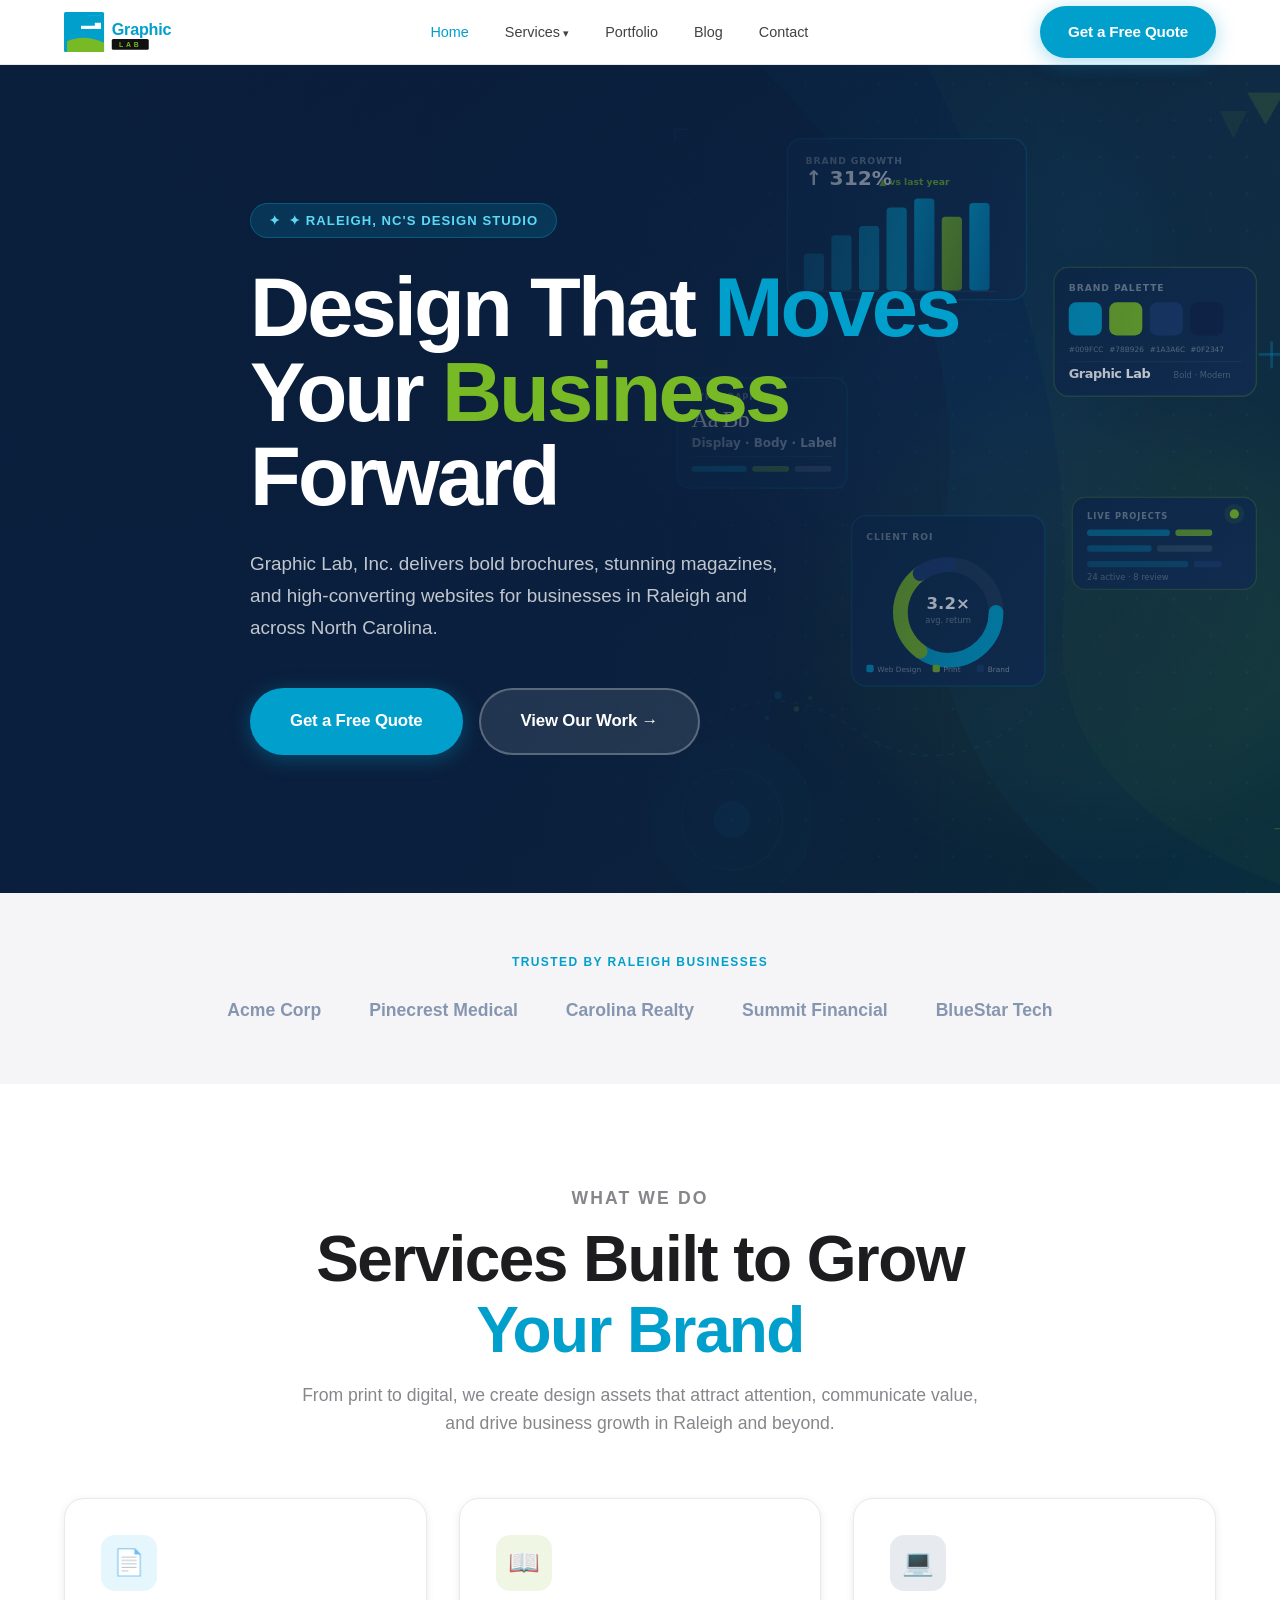
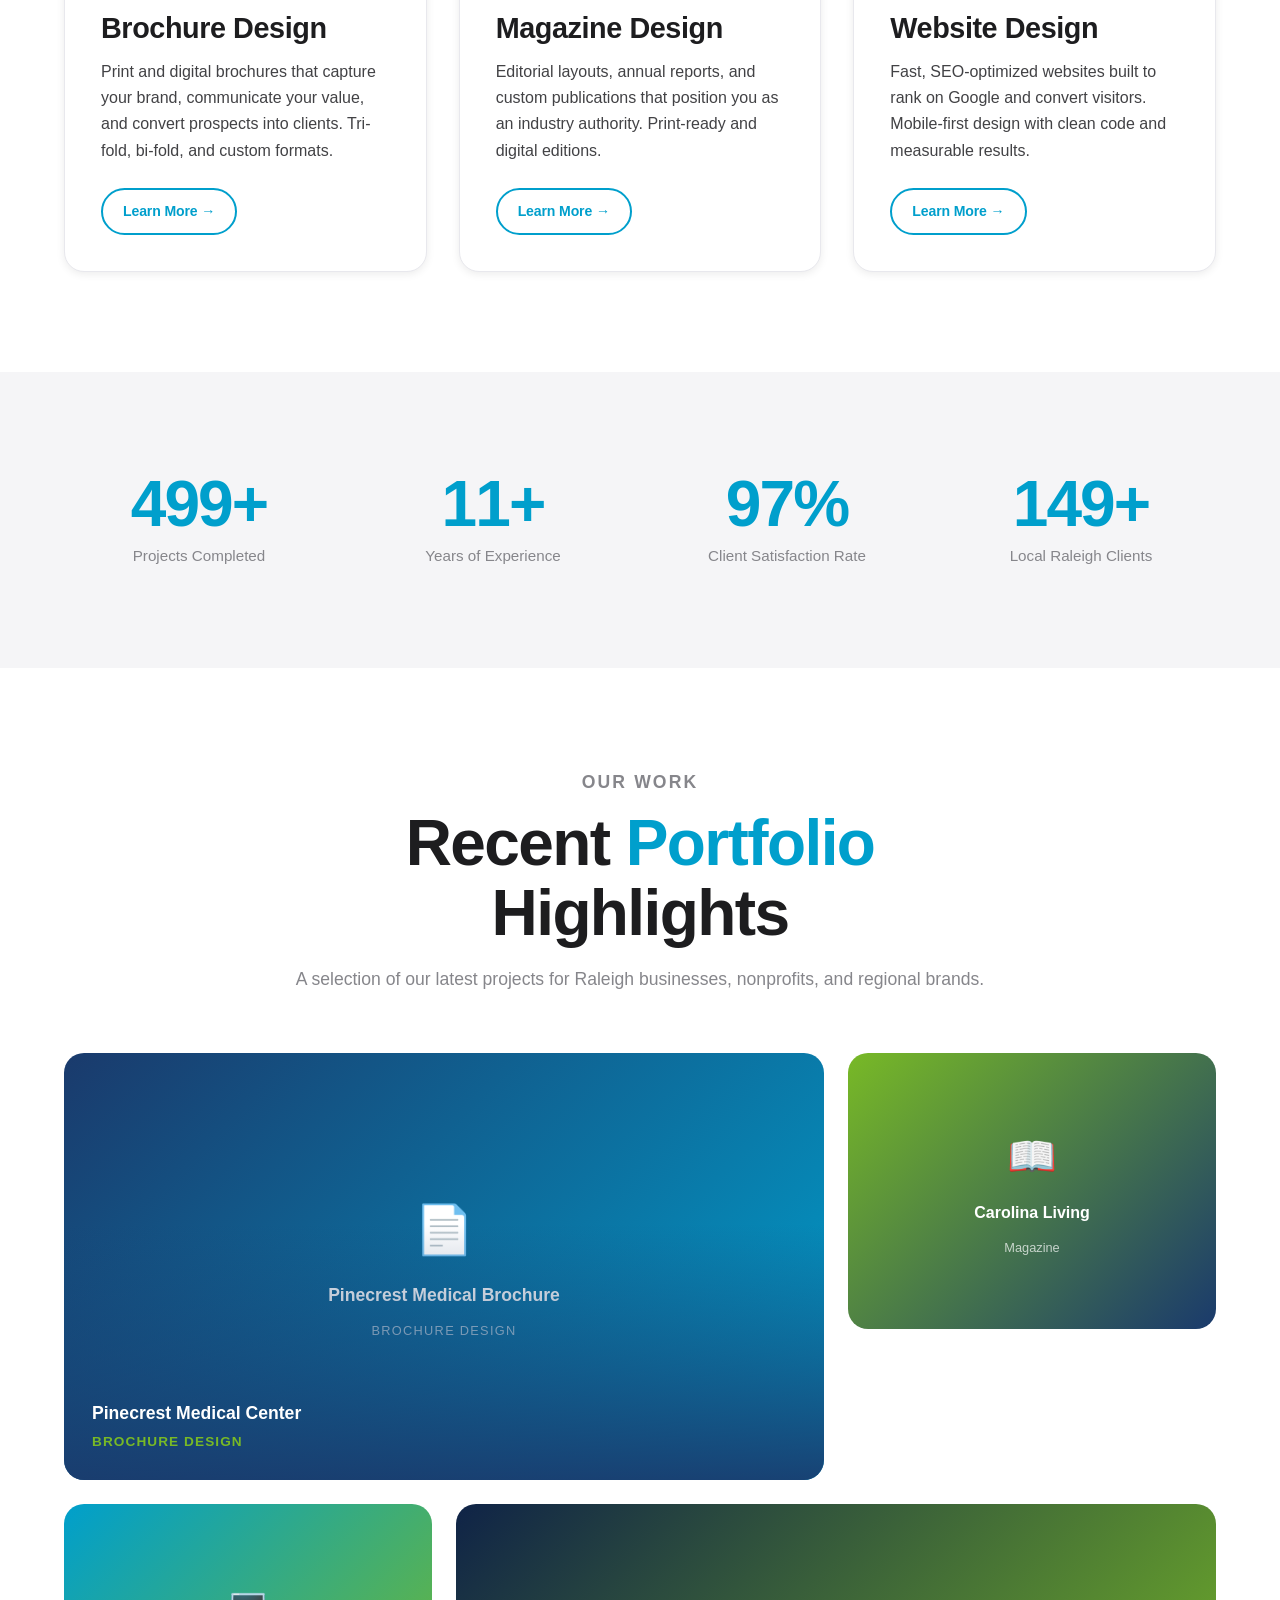
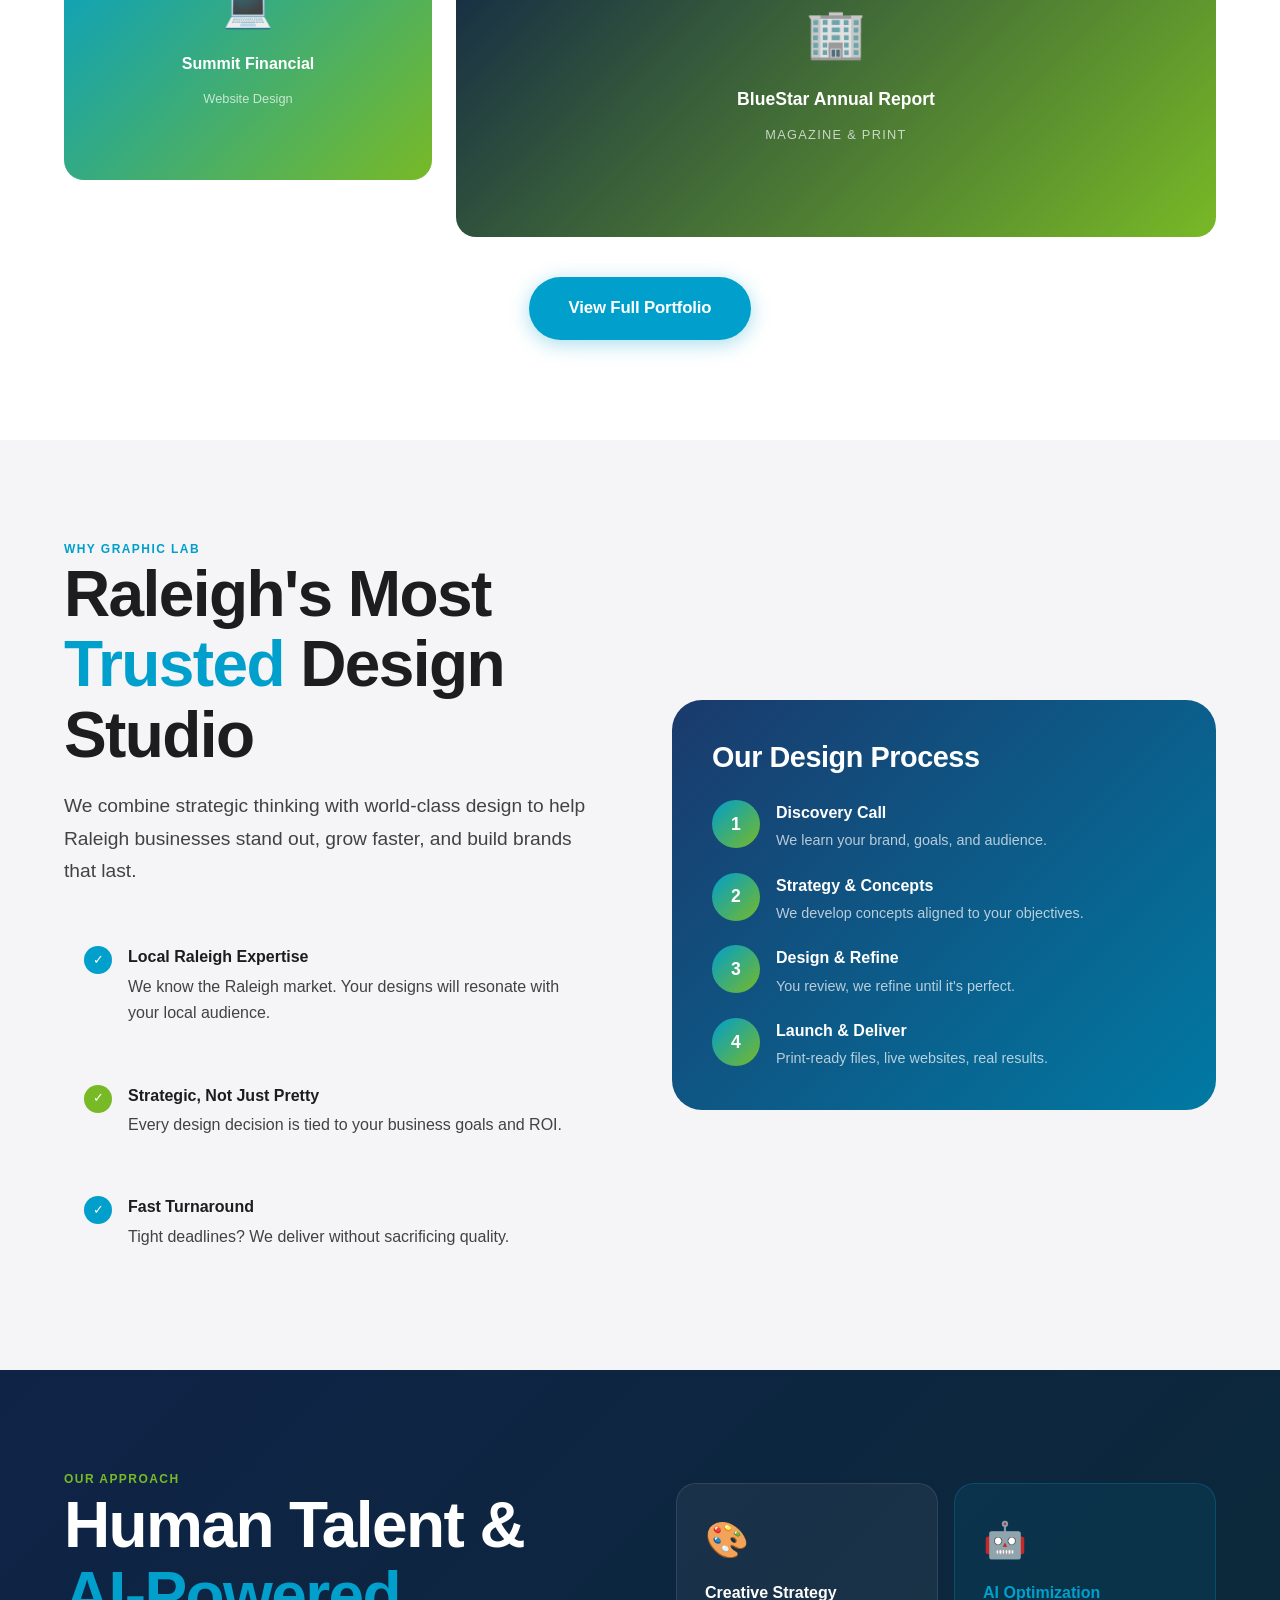
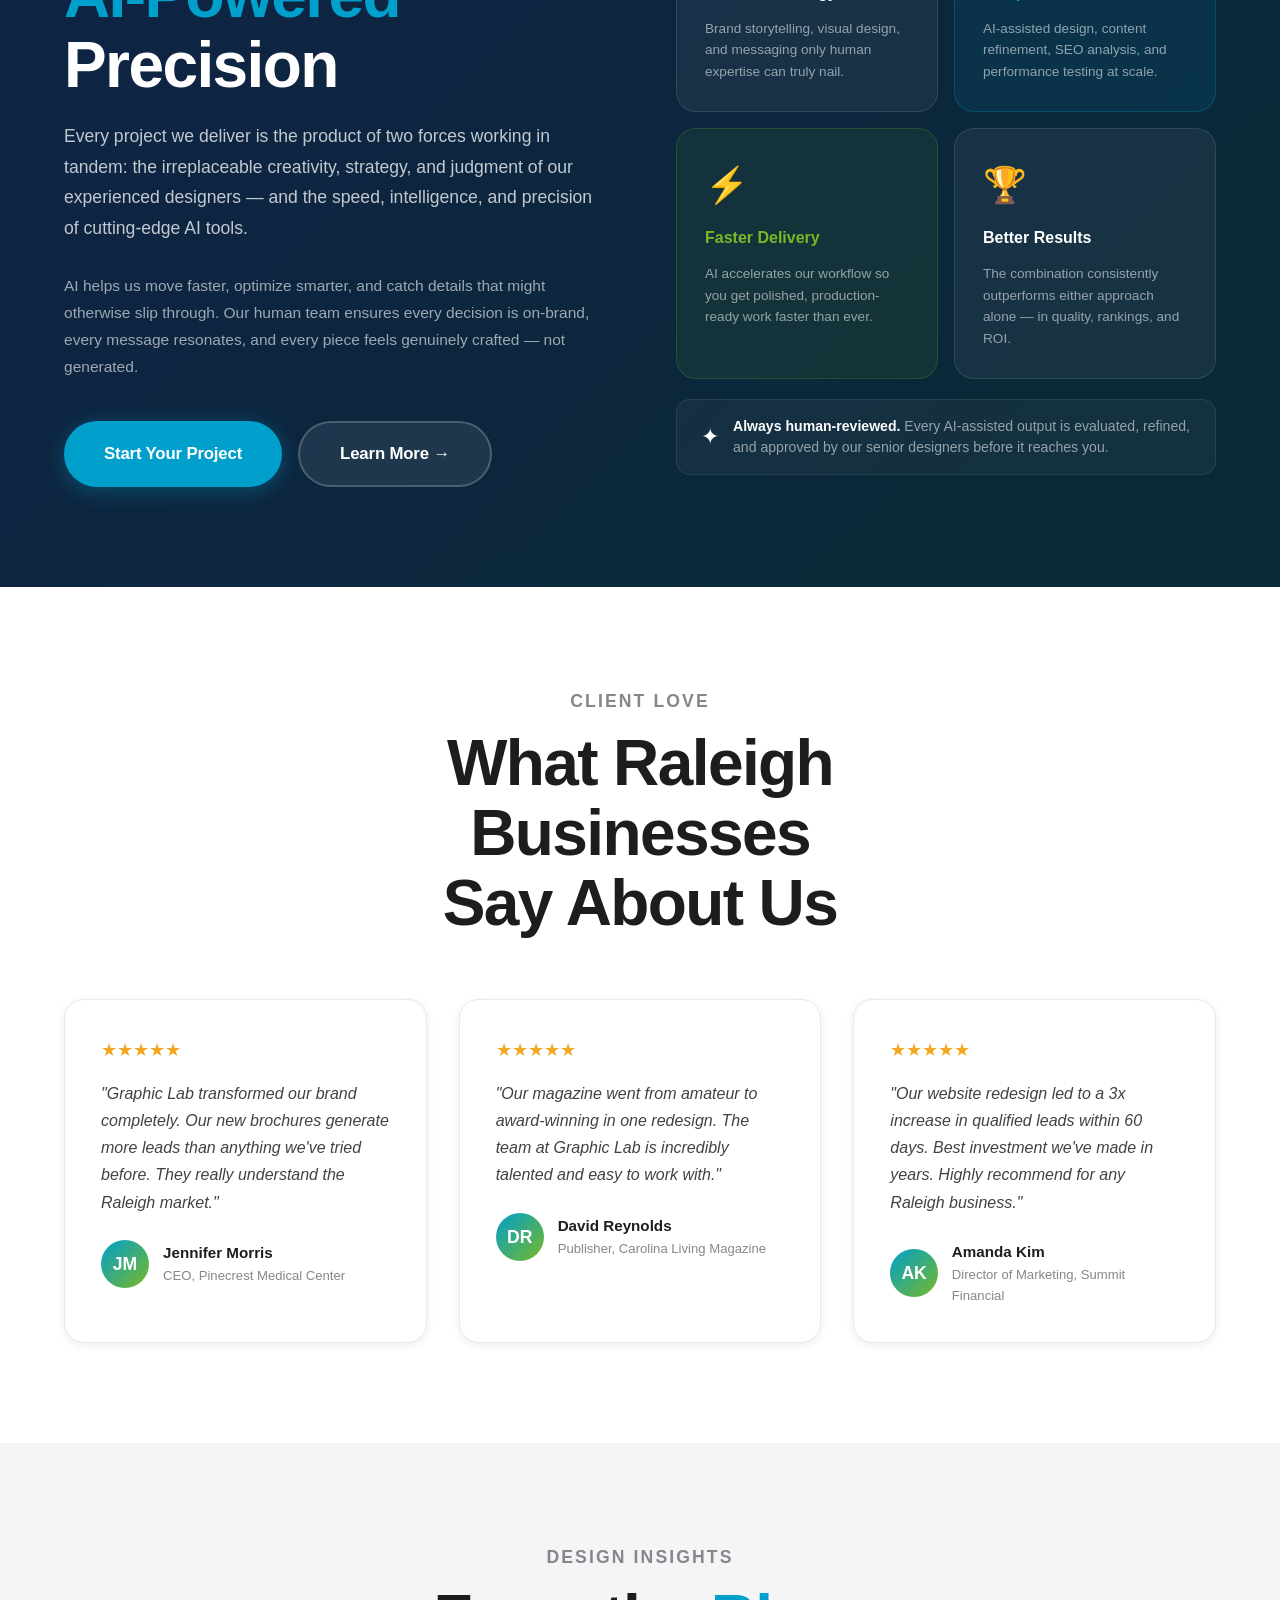
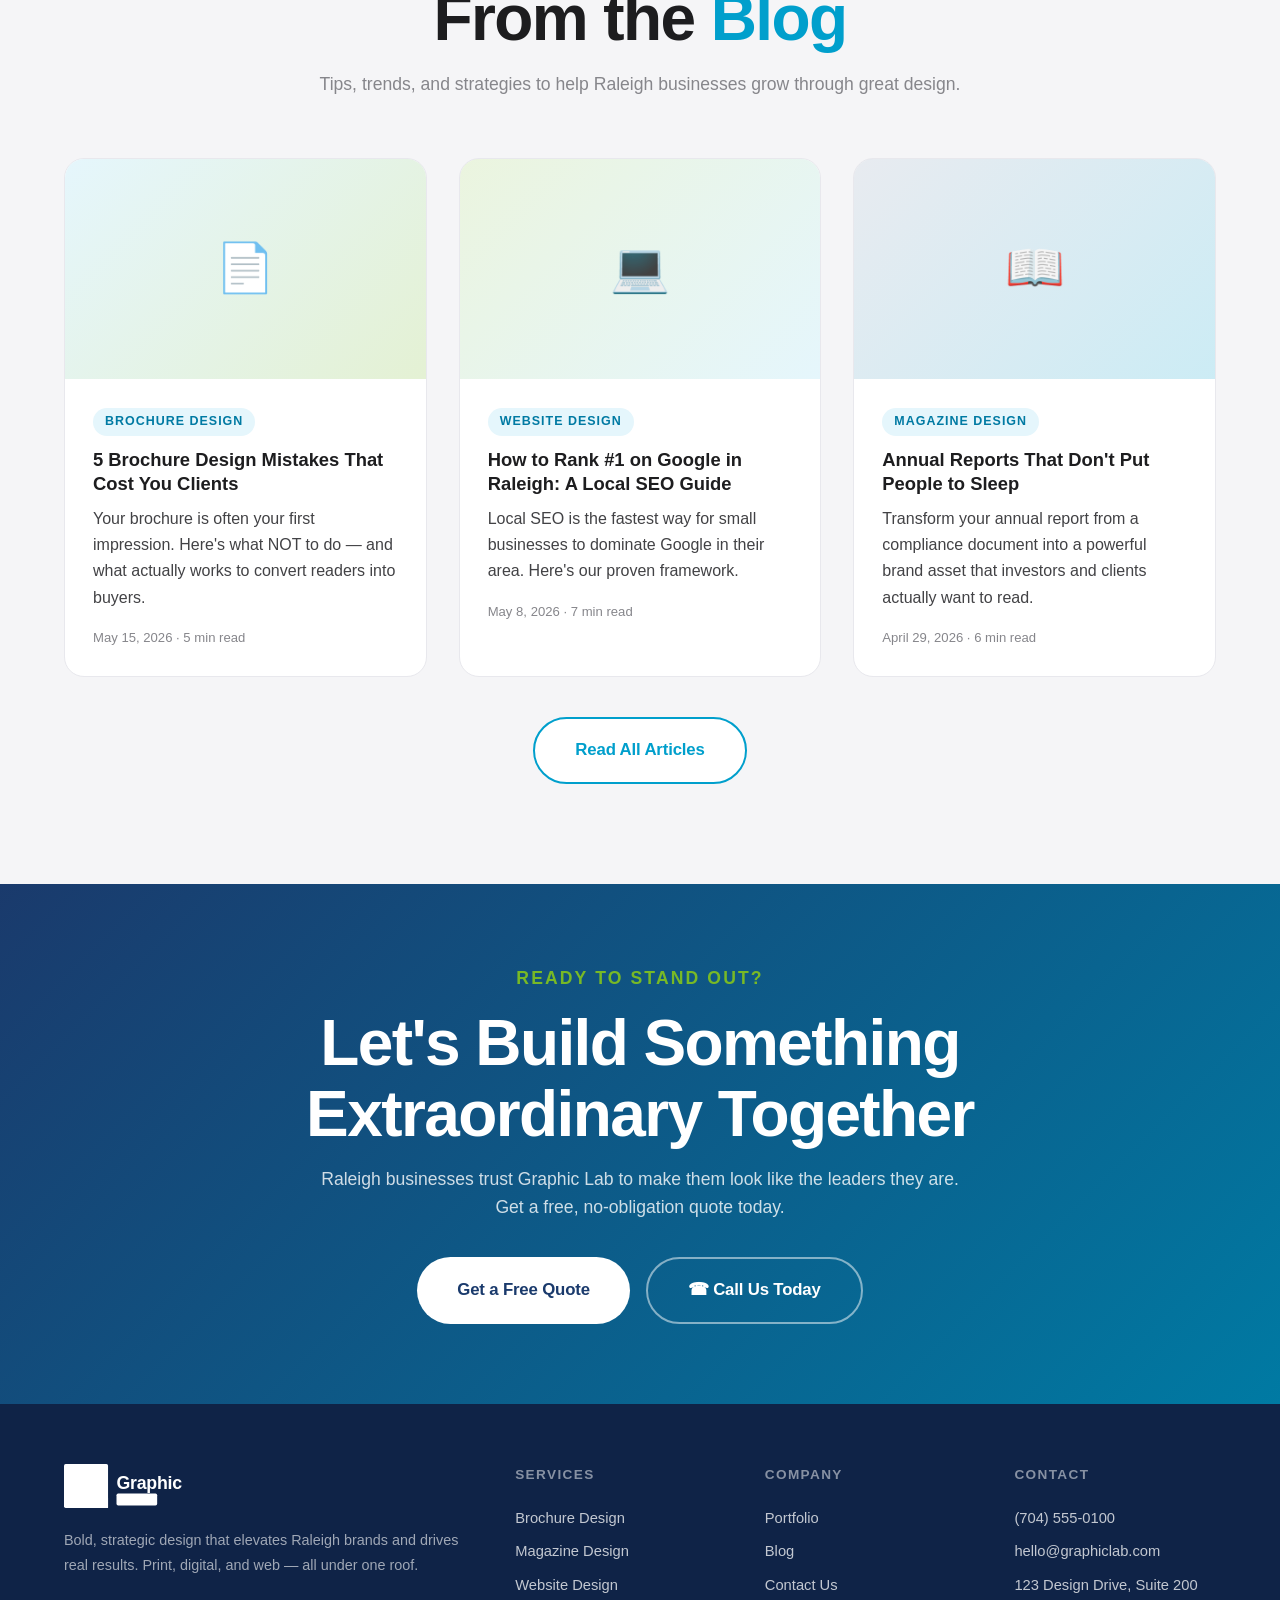
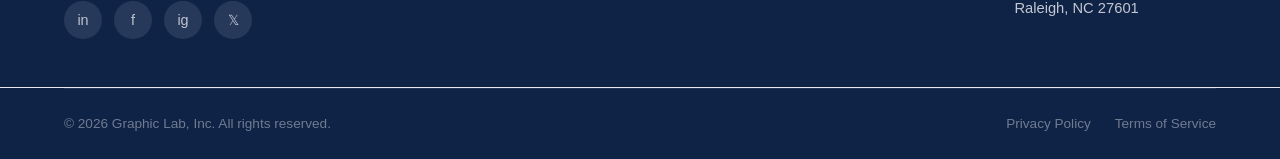
==== index.html @ a8066334 "Commit to main" ====
<!DOCTYPE html>
<html lang="en">
<head>
  <meta charset="UTF-8">
  <meta name="viewport" content="width=device-width, initial-scale=1.0">
  <!-- ✏️ UPDATE: UPDATE: Replace placeholder phone, address, and URL with your real details -->
  <title>Graphic Lab, Inc. | Graphic Design & Marketing Agency | Raleigh, NC</title>
  <meta name="description" content="Graphic Lab, Inc. is Raleigh's premier graphic design and marketing agency. Expert brochure design, magazine design, and website design that grows your business.">
  <meta name="keywords" content="graphic design Raleigh NC, marketing agency Raleigh, brochure design, magazine design, website design Raleigh">
  <meta property="og:title" content="Graphic Lab, Inc. | Graphic Design & Marketing | Raleigh, NC">
  <meta property="og:description" content="Bold, strategic design that elevates your brand. Raleigh's go-to graphic design and marketing studio.">
  <meta property="og:type" content="website">
  <meta property="og:url" content="https://www.graphiclab.com/">
  <link rel="canonical" href="https://www.graphiclab.com/">
  <link rel="stylesheet" href="styles.css">
  <!-- Local Business Schema — ✏️ UPDATE address, phone, URL -->
  <script type="application/ld+json">
  {
    "@context": "https://schema.org",
    "@type": "LocalBusiness",
    "name": "Graphic Lab, Inc.",
    "description": "Raleigh's premier graphic design and marketing agency specializing in brochure design, magazine design, and website design.",
    "url": "https://www.graphiclab.com",
    "telephone": "+17045550100",
    "email": "hello@graphiclab.com",
    "address": {
      "@type": "PostalAddress",
      "streetAddress": "123 Design Drive, Suite 200",
      "addressLocality": "Raleigh",
      "addressRegion": "NC",
      "postalCode": "28202",
      "addressCountry": "US"
    },
    "geo": {
      "@type": "GeoCoordinates",
      "latitude": "35.7796",
      "longitude": "-78.6382"
    },
    "openingHoursSpecification": [
      { "@type": "OpeningHoursSpecification", "dayOfWeek": ["Monday","Tuesday","Wednesday","Thursday","Friday"], "opens": "09:00", "closes": "17:00" }
    ],
    "sameAs": [
      "https://www.linkedin.com/company/graphiclabinc",
      "https://www.facebook.com/graphiclabinc"
    ],
    "hasMap": "https://maps.google.com/?q=Graphic+Lab+Inc+Raleigh+NC",
    "priceRange": "$$",
    "areaServed": { "@type": "City", "name": "Raleigh" },
    "serviceArea": { "@type": "AdministrativeArea", "name": "North Carolina" }
  }
  </script>
</head>
<body>

<!-- ═══ NAVIGATION ═══ -->
<nav class="nav">
  <div class="nav-inner">
    <a href="index.html" class="nav-logo">
      <img src="logo.svg" alt="Graphic Lab, Inc." width="180" height="49">
    </a>
    <ul class="nav-links">
      <li><a href="index.html" class="active">Home</a></li>
      <li class="nav-dropdown">
        <a href="#">Services</a>
        <div class="dropdown-menu">
          <a href="brochure-design.html">📄 Brochure Design</a>
          <a href="magazine-design.html">📖 Magazine Design</a>
          <a href="website-design.html">💻 Website Design</a>
        </div>
      </li>
      <li><a href="portfolio.html">Portfolio</a></li>
      <li><a href="blog.html">Blog</a></li>
      <li><a href="contact.html">Contact</a></li>
    </ul>
    <a href="contact.html" class="btn btn-primary nav-cta">Get a Free Quote</a>
    <button class="nav-hamburger" id="hamburger" aria-label="Open menu">
      <span></span><span></span><span></span>
    </button>
  </div>
</nav>
<div class="mobile-nav" id="mobileNav">
  <a href="index.html">Home</a>
  <a href="brochure-design.html">Brochure Design</a>
  <a href="magazine-design.html">Magazine Design</a>
  <a href="website-design.html">Website Design</a>
  <a href="portfolio.html">Portfolio</a>
  <a href="blog.html">Blog</a>
  <a href="contact.html">Contact Us</a>
</div>

<!-- ═══ HERO ═══ -->
<style>
.hero-full {
  position: relative;
  width: 100%;
  min-height: 92vh;
  display: flex;
  align-items: center;
  overflow: hidden;
  background: #0a1f3d;
}
.hero-bg-svg {
  position: absolute;
  inset: 0;
  width: 100%;
  height: 100%;
  object-fit: cover;
}
.hero-overlay {
  position: absolute;
  inset: 0;
  background: linear-gradient(
    100deg,
    rgba(10,31,61,0.97) 0%,
    rgba(10,31,61,0.88) 45%,
    rgba(10,31,61,0.35) 75%,
    rgba(10,31,61,0.10) 100%
  );
}
.hero-full .container { position: relative; z-index: 2; }
.hero-full .hero-eyebrow {
  display: inline-flex; align-items: center; gap: 8px;
  background: rgba(0,159,204,0.18); color: #5dd8f5;
  border: 1px solid rgba(0,159,204,0.35);
  padding: 6px 18px; border-radius: 980px;
  font-size: 0.82rem; font-weight: 600; letter-spacing: 0.08em;
  text-transform: uppercase; margin-bottom: 28px;
}
.hero-full h1 { color: #fff; }
.hero-full h1 .accent-teal { color: #009FCC; }
.hero-full h1 .accent-green { color: #78B926; }
.hero-full .hero-sub { color: rgba(255,255,255,0.75); max-width: 540px; font-size: 1.18rem; line-height: 1.7; margin-bottom: 44px; }
.hero-stat-row { display: flex; gap: 40px; margin-top: 52px; padding-top: 36px; border-top: 1px solid rgba(255,255,255,0.12); flex-wrap: wrap; }
.hero-stat-num { font-size: 1.7rem; font-weight: 800; line-height: 1; }
.hero-stat-lbl { font-size: 0.8rem; color: rgba(255,255,255,0.5); margin-top: 5px; }
/* Floating card animations */
@keyframes floatA { 0%,100%{transform:translateY(0px)} 50%{transform:translateY(-12px)} }
@keyframes floatB { 0%,100%{transform:translateY(0px)} 50%{transform:translateY(-8px)} }
@keyframes floatC { 0%,100%{transform:translateY(-6px)} 50%{transform:translateY(6px)} }
@keyframes pulse-ring { 0%{opacity:0.6;r:28} 100%{opacity:0;r:52} }
@keyframes bar-grow { from{height:0} to{height:var(--h)} }
@media(max-width:768px){
  .hero-full { min-height: 100vh; padding: 100px 0 60px; }
  .hero-overlay { background: rgba(10,31,61,0.88); }
  .hero-stat-row { gap: 24px; }
}
</style>

<section class="hero-full">
  <!-- ── Full-width SVG Marketing Background ── -->
  <svg class="hero-bg-svg" viewBox="0 0 1440 900" preserveAspectRatio="xMidYMid slice" xmlns="http://www.w3.org/2000/svg" aria-hidden="true">
    <defs>
      <linearGradient id="bgGrad" x1="0%" y1="0%" x2="100%" y2="100%">
        <stop offset="0%" stop-color="#070f1f"/>
        <stop offset="50%" stop-color="#0d2040"/>
        <stop offset="100%" stop-color="#0a2a35"/>
      </linearGradient>
      <linearGradient id="tealGrad" x1="0%" y1="0%" x2="100%" y2="100%">
        <stop offset="0%" stop-color="#009FCC"/>
        <stop offset="100%" stop-color="#006fa3"/>
      </linearGradient>
      <linearGradient id="greenGrad" x1="0%" y1="0%" x2="100%" y2="100%">
        <stop offset="0%" stop-color="#78B926"/>
        <stop offset="100%" stop-color="#5e9220"/>
      </linearGradient>
      <linearGradient id="navyGrad" x1="0%" y1="0%" x2="100%" y2="100%">
        <stop offset="0%" stop-color="#1A3A6C"/>
        <stop offset="100%" stop-color="#0f2347"/>
      </linearGradient>
      <linearGradient id="cardGrad1" x1="0%" y1="0%" x2="100%" y2="100%">
        <stop offset="0%" stop-color="#0d2a4a"/>
        <stop offset="100%" stop-color="#112e52"/>
      </linearGradient>
      <filter id="glow">
        <feGaussianBlur stdDeviation="3" result="coloredBlur"/>
        <feMerge><feMergeNode in="coloredBlur"/><feMergeNode in="SourceGraphic"/></feMerge>
      </filter>
      <filter id="softblur">
        <feGaussianBlur stdDeviation="40"/>
      </filter>
      <pattern id="dots" x="0" y="0" width="40" height="40" patternUnits="userSpaceOnUse">
        <circle cx="20" cy="20" r="1.2" fill="rgba(0,159,204,0.18)"/>
      </pattern>
    </defs>

    <!-- Base background -->
    <rect width="1440" height="900" fill="url(#bgGrad)"/>

    <!-- Ambient glow blobs -->
    <ellipse cx="900" cy="200" rx="380" ry="260" fill="#009FCC" opacity="0.06" filter="url(#softblur)"/>
    <ellipse cx="1200" cy="600" rx="300" ry="220" fill="#78B926" opacity="0.07" filter="url(#softblur)"/>
    <ellipse cx="1050" cy="420" rx="200" ry="180" fill="#1A3A6C" opacity="0.2" filter="url(#softblur)"/>

    <!-- Dot grid -->
    <rect width="1440" height="900" fill="url(#dots)"/>

    <!-- ── Large swoosh shapes ── -->
    <!-- Main teal swoosh -->
    <path d="M 780 -60 Q 1100 200 1050 500 Q 1000 780 1300 950 L 1440 950 L 1440 -60 Z"
          fill="url(#tealGrad)" opacity="0.07"/>
    <!-- Green accent swoosh -->
    <path d="M 1000 -60 Q 1200 300 1180 600 Q 1160 800 1440 900 L 1440 -60 Z"
          fill="url(#greenGrad)" opacity="0.05"/>
    <!-- Diagonal grid lines -->
    <line x1="750" y1="0" x2="750" y2="900" stroke="rgba(0,159,204,0.06)" stroke-width="1"/>
    <line x1="900" y1="0" x2="900" y2="900" stroke="rgba(0,159,204,0.04)" stroke-width="1"/>
    <line x1="1050" y1="0" x2="1050" y2="900" stroke="rgba(0,159,204,0.04)" stroke-width="1"/>
    <line x1="1200" y1="0" x2="1200" y2="900" stroke="rgba(0,159,204,0.03)" stroke-width="1"/>
    <line x1="600" y1="0" x2="1440" y2="700" stroke="rgba(120,185,38,0.05)" stroke-width="1"/>
    <line x1="680" y1="0" x2="1440" y2="560" stroke="rgba(0,159,204,0.04)" stroke-width="1"/>

    <!-- ══════════════════════════════════════════ -->
    <!--   FLOATING MARKETING UI CARDS             -->
    <!-- ══════════════════════════════════════════ -->

    <!-- CARD 1: Growth Chart — top right -->
    <g transform="translate(880, 80)" style="animation:floatA 6s ease-in-out infinite">
      <rect width="260" height="175" rx="16" fill="url(#cardGrad1)" stroke="rgba(0,159,204,0.25)" stroke-width="1.5"/>
      <!-- card header -->
      <text x="20" y="28" font-family="system-ui,sans-serif" font-size="10" fill="rgba(255,255,255,0.45)" font-weight="600" letter-spacing="1">BRAND GROWTH</text>
      <text x="20" y="50" font-family="system-ui,sans-serif" font-size="22" fill="#fff" font-weight="800">↑ 312%</text>
      <text x="100" y="50" font-family="system-ui,sans-serif" font-size="10" fill="#78B926" font-weight="700">▲ vs last year</text>
      <!-- bar chart -->
      <g transform="translate(18,65)">
        <rect x="0"   y="60" width="22" height="40" rx="4" fill="#009FCC" opacity="0.4"/>
        <rect x="30"  y="40" width="22" height="60" rx="4" fill="#009FCC" opacity="0.55"/>
        <rect x="60"  y="30" width="22" height="70" rx="4" fill="#009FCC" opacity="0.7"/>
        <rect x="90"  y="10" width="22" height="90" rx="4" fill="#009FCC" opacity="0.85"/>
        <rect x="120" y="0"  width="22" height="100" rx="4" fill="url(#tealGrad)"/>
        <rect x="150" y="20" width="22" height="80"  rx="4" fill="url(#greenGrad)"/>
        <rect x="180" y="5"  width="22" height="95"  rx="4" fill="url(#tealGrad)"/>
        <!-- baseline -->
        <line x1="0" y1="101" x2="210" y2="101" stroke="rgba(255,255,255,0.1)" stroke-width="1"/>
      </g>
    </g>

    <!-- CARD 2: Color Palette — middle right -->
    <g transform="translate(1170, 220)" style="animation:floatB 7s ease-in-out infinite 1s">
      <rect width="220" height="140" rx="16" fill="url(#cardGrad1)" stroke="rgba(120,185,38,0.25)" stroke-width="1.5"/>
      <text x="16" y="26" font-family="system-ui,sans-serif" font-size="10" fill="rgba(255,255,255,0.45)" font-weight="600" letter-spacing="1">BRAND PALETTE</text>
      <!-- Color swatches -->
      <rect x="16" y="38" width="36" height="36" rx="8"  fill="#009FCC"/>
      <rect x="60" y="38" width="36" height="36" rx="8"  fill="#78B926"/>
      <rect x="104" y="38" width="36" height="36" rx="8" fill="#1A3A6C"/>
      <rect x="148" y="38" width="36" height="36" rx="8" fill="#0F2347"/>
      <text x="16"  y="92" font-family="system-ui,monospace" font-size="8" fill="rgba(255,255,255,0.4)">#009FCC</text>
      <text x="60"  y="92" font-family="system-ui,monospace" font-size="8" fill="rgba(255,255,255,0.4)">#78B926</text>
      <text x="104" y="92" font-family="system-ui,monospace" font-size="8" fill="rgba(255,255,255,0.4)">#1A3A6C</text>
      <text x="148" y="92" font-family="system-ui,monospace" font-size="8" fill="rgba(255,255,255,0.4)">#0F2347</text>
      <!-- typography specimen -->
      <rect x="16" y="102" width="188" height="1" fill="rgba(255,255,255,0.07)"/>
      <text x="16" y="120" font-family="system-ui,sans-serif" font-size="14" fill="#fff" font-weight="800" letter-spacing="-0.5">Graphic Lab</text>
      <text x="130" y="120" font-family="system-ui,sans-serif" font-size="9" fill="rgba(255,255,255,0.3)">Bold · Modern</text>
    </g>

    <!-- CARD 3: ROI Donut — lower right -->
    <g transform="translate(950, 490)" style="animation:floatC 8s ease-in-out infinite 0.5s">
      <rect width="210" height="185" rx="16" fill="url(#cardGrad1)" stroke="rgba(0,159,204,0.2)" stroke-width="1.5"/>
      <text x="16" y="26" font-family="system-ui,sans-serif" font-size="10" fill="rgba(255,255,255,0.45)" font-weight="600" letter-spacing="1">CLIENT ROI</text>
      <!-- Donut chart -->
      <circle cx="105" cy="105" r="52" fill="none" stroke="rgba(255,255,255,0.06)" stroke-width="16"/>
      <circle cx="105" cy="105" r="52" fill="none" stroke="#009FCC" stroke-width="16" stroke-dasharray="196 327" stroke-dashoffset="82" stroke-linecap="round"/>
      <circle cx="105" cy="105" r="52" fill="none" stroke="#78B926" stroke-width="16" stroke-dasharray="98 327" stroke-dashoffset="-114" stroke-linecap="round"/>
      <circle cx="105" cy="105" r="52" fill="none" stroke="#1A3A6C" stroke-width="16" stroke-dasharray="33 327" stroke-dashoffset="-212" stroke-linecap="round"/>
      <text x="105" y="101" text-anchor="middle" font-family="system-ui,sans-serif" font-size="18" fill="#fff" font-weight="800">3.2×</text>
      <text x="105" y="117" text-anchor="middle" font-family="system-ui,sans-serif" font-size="9" fill="rgba(255,255,255,0.4)">avg. return</text>
      <!-- Legend -->
      <rect x="16" y="162" width="8" height="8" rx="2" fill="#009FCC"/>
      <text x="28" y="170" font-family="system-ui,sans-serif" font-size="8" fill="rgba(255,255,255,0.5)">Web Design</text>
      <rect x="88" y="162" width="8" height="8" rx="2" fill="#78B926"/>
      <text x="100" y="170" font-family="system-ui,sans-serif" font-size="8" fill="rgba(255,255,255,0.5)">Print</text>
      <rect x="136" y="162" width="8" height="8" rx="2" fill="#1A3A6C"/>
      <text x="148" y="170" font-family="system-ui,sans-serif" font-size="8" fill="rgba(255,255,255,0.5)">Brand</text>
    </g>

    <!-- CARD 4: Active Project ticker — far right -->
    <g transform="translate(1190, 470)" style="animation:floatA 9s ease-in-out infinite 2s">
      <rect width="200" height="100" rx="14" fill="url(#cardGrad1)" stroke="rgba(120,185,38,0.2)" stroke-width="1.5"/>
      <text x="16" y="24" font-family="system-ui,sans-serif" font-size="9" fill="rgba(255,255,255,0.4)" font-weight="600" letter-spacing="1">LIVE PROJECTS</text>
      <!-- pulse dot -->
      <circle cx="176" cy="18" r="5" fill="#78B926" opacity="0.9"/>
      <circle cx="176" cy="18" r="5" fill="#78B926" opacity="0.3">
        <animate attributeName="r" values="5;12;5" dur="2s" repeatCount="indefinite"/>
        <animate attributeName="opacity" values="0.6;0;0.6" dur="2s" repeatCount="indefinite"/>
      </circle>
      <!-- project rows -->
      <rect x="16" y="35" width="90" height="7" rx="3" fill="rgba(0,159,204,0.5)"/>
      <rect x="112" y="35" width="40" height="7" rx="3" fill="#78B926" opacity="0.7"/>
      <rect x="16" y="52" width="70" height="7" rx="3" fill="rgba(0,159,204,0.35)"/>
      <rect x="92" y="52" width="60" height="7" rx="3" fill="rgba(255,255,255,0.1)"/>
      <rect x="16" y="69" width="110" height="7" rx="3" fill="rgba(0,159,204,0.25)"/>
      <rect x="132" y="69" width="30" height="7" rx="3" fill="#1A3A6C" opacity="0.8"/>
      <text x="16" y="90" font-family="system-ui,sans-serif" font-size="9" fill="rgba(255,255,255,0.3)">24 active · 8 review</text>
    </g>

    <!-- CARD 5: Typography showcase — upper center-right -->
    <g transform="translate(760, 340)" style="animation:floatB 7.5s ease-in-out infinite 3s">
      <rect width="185" height="120" rx="14" fill="url(#cardGrad1)" stroke="rgba(0,159,204,0.18)" stroke-width="1.5"/>
      <text x="16" y="24" font-family="system-ui,sans-serif" font-size="9" fill="rgba(255,255,255,0.4)" font-weight="600" letter-spacing="1">TYPOGRAPHY</text>
      <text x="16" y="54" font-family="Georgia,serif" font-size="26" fill="#fff" font-weight="400" letter-spacing="-1">Aa Bb</text>
      <text x="16" y="75" font-family="system-ui,sans-serif" font-size="13" fill="rgba(255,255,255,0.6)" font-weight="700">Display · Body · Label</text>
      <rect x="16" y="85" width="153" height="1" fill="rgba(255,255,255,0.07)"/>
      <rect x="16" y="96" width="60" height="6" rx="3" fill="rgba(0,159,204,0.5)"/>
      <rect x="82" y="96" width="40" height="6" rx="3" fill="rgba(120,185,38,0.5)"/>
      <rect x="128" y="96" width="40" height="6" rx="3" fill="rgba(255,255,255,0.15)"/>
    </g>

    <!-- ── Scattered accent shapes ── -->
    <!-- Teal circles -->
    <circle cx="820" cy="820" r="90" fill="#009FCC" opacity="0.04"/>
    <circle cx="820" cy="820" r="55" fill="none" stroke="#009FCC" stroke-width="1" opacity="0.15"/>
    <circle cx="820" cy="820" r="20" fill="#009FCC" opacity="0.12"/>
    <!-- Green triangle accent -->
    <polygon points="1380,30 1420,30 1400,65" fill="#78B926" opacity="0.2"/>
    <polygon points="1350,50 1380,50 1365,80" fill="#78B926" opacity="0.1"/>
    <!-- Teal cross/plus -->
    <rect x="1405" y="300" width="3" height="30" rx="2" fill="#009FCC" opacity="0.35"/>
    <rect x="1392" y="313" width="29" height="3" rx="2" fill="#009FCC" opacity="0.35"/>
    <!-- Small dots accent cluster -->
    <circle cx="870" cy="685" r="4" fill="#009FCC" opacity="0.3"/>
    <circle cx="890" cy="700" r="3" fill="#78B926" opacity="0.3"/>
    <circle cx="858" cy="710" r="2.5" fill="#009FCC" opacity="0.2"/>
    <circle cx="905" cy="688" r="2" fill="#78B926" opacity="0.2"/>
    <!-- Pen tool bezier path suggestion -->
    <path d="M 750 750 Q 850 650 950 720 Q 1050 790 1150 700" fill="none" stroke="rgba(0,159,204,0.12)" stroke-width="2" stroke-dasharray="6 8"/>
    <!-- Corner bracket decorations -->
    <path d="M 758 82 L 758 70 L 770 70" fill="none" stroke="rgba(0,159,204,0.3)" stroke-width="1.5" stroke-linecap="round"/>
    <path d="M 1422 818 L 1422 830 L 1410 830" fill="none" stroke="rgba(120,185,38,0.3)" stroke-width="1.5" stroke-linecap="round"/>
  </svg>

  <!-- Dark gradient overlay (text-side fade) -->
  <div class="hero-overlay"></div>

  <!-- ── Hero Content ── -->
  <div class="container">
    <div style="max-width:780px; padding-top:48px;" class="fade-up">
      <div class="hero-eyebrow">✦ Raleigh, NC's Design Studio</div>
      <h1 style="font-size:clamp(3rem,6.5vw,7rem); font-weight:800; letter-spacing:-0.035em; line-height:1.02; margin-bottom:28px; color:#fff;">
        Design That <span class="accent-teal">Moves</span> Your <span class="accent-green">Business</span> Forward
      </h1>
      <p class="hero-sub">
        Graphic Lab, Inc. delivers bold brochures, stunning magazines, and high-converting websites for businesses in Raleigh and across North Carolina.
      </p>
      <div style="display:flex; gap:16px; flex-wrap:wrap; padding-bottom:48px;">
        <a href="contact.html" class="btn btn-primary btn-lg">Get a Free Quote</a>
        <a href="portfolio.html" class="btn btn-lg" style="background:rgba(255,255,255,0.1);color:#fff;border:2px solid rgba(255,255,255,0.25);backdrop-filter:blur(8px);">View Our Work →</a>
      </div>
    </div>
  </div>
</section>

<!-- ═══ TRUSTED BY ═══ -->
<section class="section-sm bg-off-white">
  <div class="container text-center">
    <p class="label" style="margin-bottom:24px;">Trusted by Raleigh businesses</p>
    <div style="display:flex; gap:48px; justify-content:center; align-items:center; flex-wrap:wrap; opacity:0.5;">
      <div style="font-size:1.1rem; font-weight:700; color:var(--navy);">Acme Corp</div>
      <div style="font-size:1.1rem; font-weight:700; color:var(--navy);">Pinecrest Medical</div>
      <div style="font-size:1.1rem; font-weight:700; color:var(--navy);">Carolina Realty</div>
      <div style="font-size:1.1rem; font-weight:700; color:var(--navy);">Summit Financial</div>
      <div style="font-size:1.1rem; font-weight:700; color:var(--navy);">BlueStar Tech</div>
    </div>
  </div>
</section>

<!-- ═══ SERVICES ═══ -->
<section class="section">
  <div class="container">
    <div class="section-header reveal">
      <p class="label">What We Do</p>
      <h2 class="display-lg">Services Built to Grow<br><span class="text-teal">Your Brand</span></h2>
      <p>From print to digital, we create design assets that attract attention, communicate value, and drive business growth in Raleigh and beyond.</p>
    </div>
    <div class="grid-3">
      <div class="card reveal">
        <div class="card-icon">📄</div>
        <h3 class="display-sm" style="margin-bottom:12px;">Brochure Design</h3>
        <p class="body-md" style="margin-bottom:24px;">Print and digital brochures that capture your brand, communicate your value, and convert prospects into clients. Tri-fold, bi-fold, and custom formats.</p>
        <a href="brochure-design.html" class="btn btn-secondary" style="padding:10px 20px;font-size:0.88rem;">Learn More →</a>
      </div>
      <div class="card reveal delay-1">
        <div class="card-icon green">📖</div>
        <h3 class="display-sm" style="margin-bottom:12px;">Magazine Design</h3>
        <p class="body-md" style="margin-bottom:24px;">Editorial layouts, annual reports, and custom publications that position you as an industry authority. Print-ready and digital editions.</p>
        <a href="magazine-design.html" class="btn btn-secondary" style="padding:10px 20px;font-size:0.88rem;">Learn More →</a>
      </div>
      <div class="card reveal delay-2">
        <div class="card-icon navy">💻</div>
        <h3 class="display-sm" style="margin-bottom:12px;">Website Design</h3>
        <p class="body-md" style="margin-bottom:24px;">Fast, SEO-optimized websites built to rank on Google and convert visitors. Mobile-first design with clean code and measurable results.</p>
        <a href="website-design.html" class="btn btn-secondary" style="padding:10px 20px;font-size:0.88rem;">Learn More →</a>
      </div>
    </div>
  </div>
</section>

<!-- ═══ STATS ═══ -->
<section class="section bg-off-white">
  <div class="container">
    <div class="grid-4">
      <div class="stat-block reveal">
        <div class="stat-number" data-target="500" data-suffix="+">0</div>
        <div class="stat-label">Projects Completed</div>
      </div>
      <div class="stat-block reveal delay-1">
        <div class="stat-number" data-target="12" data-suffix="+">0</div>
        <div class="stat-label">Years of Experience</div>
      </div>
      <div class="stat-block reveal delay-2">
        <div class="stat-number" data-target="98" data-suffix="%">0</div>
        <div class="stat-label">Client Satisfaction Rate</div>
      </div>
      <div class="stat-block reveal delay-3">
        <div class="stat-number" data-target="150" data-suffix="+">0</div>
        <div class="stat-label">Local Raleigh Clients</div>
      </div>
    </div>
  </div>
</section>

<!-- ═══ PORTFOLIO PREVIEW ═══ -->
<section class="section">
  <div class="container">
    <div class="section-header reveal">
      <p class="label">Our Work</p>
      <h2 class="display-lg">Recent <span class="text-teal">Portfolio</span> Highlights</h2>
      <p>A selection of our latest projects for Raleigh businesses, nonprofits, and regional brands.</p>
    </div>
    <div style="display:grid; grid-template-columns:repeat(3,1fr); gap:24px;" class="reveal">
      <div class="portfolio-item" style="grid-column:span 2; aspect-ratio:16/9;">
        <div style="width:100%;height:100%;background:linear-gradient(135deg,#1A3A6C 0%,#009FCC 100%);display:flex;align-items:center;justify-content:center;flex-direction:column;color:white;gap:12px;">
          <div style="font-size:3rem;">📄</div>
          <div style="font-weight:700;font-size:1.1rem;">Pinecrest Medical Brochure</div>
          <span style="font-size:0.8rem;opacity:0.7;letter-spacing:0.1em;text-transform:uppercase;">Brochure Design</span>
        </div>
        <div class="portfolio-overlay" style="opacity:1;">
          <h3>Pinecrest Medical Center</h3>
          <span>Brochure Design</span>
        </div>
      </div>
      <div class="portfolio-item">
        <div style="width:100%;height:100%;background:linear-gradient(135deg,#78B926 0%,#1A3A6C 100%);display:flex;align-items:center;justify-content:center;flex-direction:column;color:white;gap:12px;">
          <div style="font-size:2.5rem;">📖</div>
          <div style="font-weight:700;">Carolina Living</div>
          <span style="font-size:0.8rem;opacity:0.7;">Magazine</span>
        </div>
        <div class="portfolio-overlay">
          <h3>Carolina Living Magazine</h3>
          <span>Magazine Design</span>
        </div>
      </div>
      <div class="portfolio-item">
        <div style="width:100%;height:100%;background:linear-gradient(135deg,#009FCC 0%,#78B926 100%);display:flex;align-items:center;justify-content:center;flex-direction:column;color:white;gap:12px;">
          <div style="font-size:2.5rem;">💻</div>
          <div style="font-weight:700;">Summit Financial</div>
          <span style="font-size:0.8rem;opacity:0.7;">Website Design</span>
        </div>
        <div class="portfolio-overlay">
          <h3>Summit Financial Group</h3>
          <span>Website Design</span>
        </div>
      </div>
      <div class="portfolio-item" style="grid-column:span 2; aspect-ratio:16/7;">
        <div style="width:100%;height:100%;background:linear-gradient(135deg,#0F2347 0%,#78B926 100%);display:flex;align-items:center;justify-content:center;flex-direction:column;color:white;gap:12px;">
          <div style="font-size:3rem;">🏢</div>
          <div style="font-weight:700;font-size:1.1rem;">BlueStar Annual Report</div>
          <span style="font-size:0.8rem;opacity:0.7;letter-spacing:0.1em;text-transform:uppercase;">Magazine &amp; Print</span>
        </div>
        <div class="portfolio-overlay">
          <h3>BlueStar Tech Annual Report</h3>
          <span>Magazine Design</span>
        </div>
      </div>
    </div>
    <div class="text-center" style="margin-top:40px;">
      <a href="portfolio.html" class="btn btn-primary btn-lg">View Full Portfolio</a>
    </div>
  </div>
</section>

<!-- ═══ WHY CHOOSE US ═══ -->
<section class="section bg-off-white">
  <div class="container">
    <div style="display:grid; grid-template-columns:1fr 1fr; gap:64px; align-items:center;">
      <div class="reveal">
        <p class="label">Why Graphic Lab</p>
        <h2 class="display-lg" style="margin-bottom:20px;">Raleigh's Most<br><span class="text-teal">Trusted</span> Design Studio</h2>
        <p class="body-lg" style="margin-bottom:36px;">We combine strategic thinking with world-class design to help Raleigh businesses stand out, grow faster, and build brands that last.</p>
        <div class="feature-list">
          <div class="feature-item">
            <div class="feature-check">✓</div>
            <div>
              <div style="font-weight:700;margin-bottom:4px;">Local Raleigh Expertise</div>
              <div class="body-md">We know the Raleigh market. Your designs will resonate with your local audience.</div>
            </div>
          </div>
          <div class="feature-item">
            <div class="feature-check green">✓</div>
            <div>
              <div style="font-weight:700;margin-bottom:4px;">Strategic, Not Just Pretty</div>
              <div class="body-md">Every design decision is tied to your business goals and ROI.</div>
            </div>
          </div>
          <div class="feature-item">
            <div class="feature-check">✓</div>
            <div>
              <div style="font-weight:700;margin-bottom:4px;">Fast Turnaround</div>
              <div class="body-md">Tight deadlines? We deliver without sacrificing quality.</div>
            </div>
          </div>
        </div>
      </div>
      <div class="reveal delay-2">
        <div style="background:linear-gradient(135deg,var(--navy) 0%,var(--teal-dark) 100%); border-radius:var(--radius-xl); padding:40px; color:var(--white);">
          <h3 class="display-sm" style="color:var(--white); margin-bottom:24px;">Our Design Process</h3>
          <div style="display:flex;flex-direction:column;gap:20px;">
            <div style="display:flex;gap:16px;align-items:flex-start;">
              <div class="step-number" style="flex-shrink:0;">1</div>
              <div>
                <div style="font-weight:700;color:var(--white);margin-bottom:4px;">Discovery Call</div>
                <div style="color:rgba(255,255,255,0.7);font-size:0.9rem;">We learn your brand, goals, and audience.</div>
              </div>
            </div>
            <div style="display:flex;gap:16px;align-items:flex-start;">
              <div class="step-number" style="flex-shrink:0;">2</div>
              <div>
                <div style="font-weight:700;color:var(--white);margin-bottom:4px;">Strategy &amp; Concepts</div>
                <div style="color:rgba(255,255,255,0.7);font-size:0.9rem;">We develop concepts aligned to your objectives.</div>
              </div>
            </div>
            <div style="display:flex;gap:16px;align-items:flex-start;">
              <div class="step-number" style="flex-shrink:0;">3</div>
              <div>
                <div style="font-weight:700;color:var(--white);margin-bottom:4px;">Design &amp; Refine</div>
                <div style="color:rgba(255,255,255,0.7);font-size:0.9rem;">You review, we refine until it's perfect.</div>
              </div>
            </div>
            <div style="display:flex;gap:16px;align-items:flex-start;">
              <div class="step-number" style="flex-shrink:0;">4</div>
              <div>
                <div style="font-weight:700;color:var(--white);margin-bottom:4px;">Launch &amp; Deliver</div>
                <div style="color:rgba(255,255,255,0.7);font-size:0.9rem;">Print-ready files, live websites, real results.</div>
              </div>
            </div>
          </div>
        </div>
      </div>
    </div>
  </div>
</section>

<!-- ═══ HUMAN + AI ═══ -->
<section class="section" style="background:linear-gradient(135deg,var(--navy-dark) 0%,#0a2a35 100%); color:var(--white);">
  <div class="container">
    <div style="display:grid; grid-template-columns:1fr 1fr; gap:72px; align-items:center;">

      <!-- Left: copy -->
      <div class="reveal">
        <p class="label" style="color:var(--green);">Our Approach</p>
        <h2 class="display-lg" style="color:var(--white); margin-bottom:20px;">
          Human Talent &amp;<br><span style="color:var(--teal);">AI-Powered</span> Precision
        </h2>
        <p style="color:rgba(255,255,255,0.75); font-size:1.1rem; line-height:1.75; margin-bottom:28px;">
          Every project we deliver is the product of two forces working in tandem: the irreplaceable creativity, strategy, and judgment of our experienced designers — and the speed, intelligence, and precision of cutting-edge AI tools.
        </p>
        <p style="color:rgba(255,255,255,0.6); font-size:0.97rem; line-height:1.75; margin-bottom:40px;">
          AI helps us move faster, optimize smarter, and catch details that might otherwise slip through. Our human team ensures every decision is on-brand, every message resonates, and every piece feels genuinely crafted — not generated.
        </p>
        <div style="display:flex; gap:16px; flex-wrap:wrap;">
          <a href="contact.html" class="btn btn-primary btn-lg">Start Your Project</a>
          <a href="website-design.html" class="btn btn-lg" style="background:rgba(255,255,255,0.08);color:#fff;border:2px solid rgba(255,255,255,0.2);">Learn More →</a>
        </div>
      </div>

      <!-- Right: pillars -->
      <div class="reveal delay-2">
        <div style="display:grid; grid-template-columns:1fr 1fr; gap:16px;">
          <div style="background:rgba(255,255,255,0.05); border:1px solid rgba(255,255,255,0.1); border-radius:var(--radius-lg); padding:28px; display:flex; flex-direction:column; gap:12px;">
            <div style="font-size:2.2rem;">🎨</div>
            <div style="font-weight:800; color:var(--white); font-size:1rem;">Creative Strategy</div>
            <div style="font-size:0.85rem; color:rgba(255,255,255,0.55); line-height:1.6;">Brand storytelling, visual design, and messaging only human expertise can truly nail.</div>
          </div>
          <div style="background:rgba(0,159,204,0.1); border:1px solid rgba(0,159,204,0.25); border-radius:var(--radius-lg); padding:28px; display:flex; flex-direction:column; gap:12px;">
            <div style="font-size:2.2rem;">🤖</div>
            <div style="font-weight:800; color:var(--teal); font-size:1rem;">AI Optimization</div>
            <div style="font-size:0.85rem; color:rgba(255,255,255,0.55); line-height:1.6;">AI-assisted design, content refinement, SEO analysis, and performance testing at scale.</div>
          </div>
          <div style="background:rgba(120,185,38,0.08); border:1px solid rgba(120,185,38,0.2); border-radius:var(--radius-lg); padding:28px; display:flex; flex-direction:column; gap:12px;">
            <div style="font-size:2.2rem;">⚡</div>
            <div style="font-weight:800; color:var(--green); font-size:1rem;">Faster Delivery</div>
            <div style="font-size:0.85rem; color:rgba(255,255,255,0.55); line-height:1.6;">AI accelerates our workflow so you get polished, production-ready work faster than ever.</div>
          </div>
          <div style="background:rgba(255,255,255,0.05); border:1px solid rgba(255,255,255,0.1); border-radius:var(--radius-lg); padding:28px; display:flex; flex-direction:column; gap:12px;">
            <div style="font-size:2.2rem;">🏆</div>
            <div style="font-weight:800; color:var(--white); font-size:1rem;">Better Results</div>
            <div style="font-size:0.85rem; color:rgba(255,255,255,0.55); line-height:1.6;">The combination consistently outperforms either approach alone — in quality, rankings, and ROI.</div>
          </div>
        </div>
        <div style="margin-top:20px; padding:16px 24px; background:rgba(255,255,255,0.04); border:1px solid rgba(255,255,255,0.08); border-radius:var(--radius-md); display:flex; align-items:center; gap:14px;">
          <div style="font-size:1.4rem;">✦</div>
          <div style="font-size:0.88rem; color:rgba(255,255,255,0.55); line-height:1.5;">
            <span style="color:var(--white); font-weight:700;">Always human-reviewed.</span> Every AI-assisted output is evaluated, refined, and approved by our senior designers before it reaches you.
          </div>
        </div>
      </div>

    </div>
  </div>
</section>

<!-- ═══ TESTIMONIALS ═══ -->
<section class="section">
  <div class="container">
    <div class="section-header reveal">
      <p class="label">Client Love</p>
      <h2 class="display-lg">What Raleigh Businesses<br>Say About Us</h2>
    </div>
    <div class="grid-3">
      <div class="testimonial reveal">
        <div class="testimonial-stars">★★★★★</div>
        <p class="testimonial-text">"Graphic Lab transformed our brand completely. Our new brochures generate more leads than anything we've tried before. They really understand the Raleigh market."</p>
        <div class="testimonial-author">
          <div class="author-avatar">JM</div>
          <div>
            <div class="author-name">Jennifer Morris</div>
            <div class="author-title">CEO, Pinecrest Medical Center</div>
          </div>
        </div>
      </div>
      <div class="testimonial reveal delay-1">
        <div class="testimonial-stars">★★★★★</div>
        <p class="testimonial-text">"Our magazine went from amateur to award-winning in one redesign. The team at Graphic Lab is incredibly talented and easy to work with."</p>
        <div class="testimonial-author">
          <div class="author-avatar">DR</div>
          <div>
            <div class="author-name">David Reynolds</div>
            <div class="author-title">Publisher, Carolina Living Magazine</div>
          </div>
        </div>
      </div>
      <div class="testimonial reveal delay-2">
        <div class="testimonial-stars">★★★★★</div>
        <p class="testimonial-text">"Our website redesign led to a 3x increase in qualified leads within 60 days. Best investment we've made in years. Highly recommend for any Raleigh business."</p>
        <div class="testimonial-author">
          <div class="author-avatar">AK</div>
          <div>
            <div class="author-name">Amanda Kim</div>
            <div class="author-title">Director of Marketing, Summit Financial</div>
          </div>
        </div>
      </div>
    </div>
  </div>
</section>

<!-- ═══ BLOG PREVIEW ═══ -->
<section class="section bg-off-white">
  <div class="container">
    <div class="section-header reveal">
      <p class="label">Design Insights</p>
      <h2 class="display-lg">From the <span class="text-teal">Blog</span></h2>
      <p>Tips, trends, and strategies to help Raleigh businesses grow through great design.</p>
    </div>
    <div class="grid-3">
      <div class="blog-card reveal">
        <div class="blog-card-img" style="background:linear-gradient(135deg,var(--teal-light),rgba(120,185,38,0.2));display:flex;align-items:center;justify-content:center;font-size:3rem;">📄</div>
        <div class="blog-card-body">
          <span class="blog-tag">Brochure Design</span>
          <h3><a href="blog.html">5 Brochure Design Mistakes That Cost You Clients</a></h3>
          <p class="body-md">Your brochure is often your first impression. Here's what NOT to do — and what actually works to convert readers into buyers.</p>
          <div class="blog-meta">May 15, 2026 · 5 min read</div>
        </div>
      </div>
      <div class="blog-card reveal delay-1">
        <div class="blog-card-img" style="background:linear-gradient(135deg,rgba(120,185,38,0.15),var(--teal-light));display:flex;align-items:center;justify-content:center;font-size:3rem;">💻</div>
        <div class="blog-card-body">
          <span class="blog-tag">Website Design</span>
          <h3><a href="blog.html">How to Rank #1 on Google in Raleigh: A Local SEO Guide</a></h3>
          <p class="body-md">Local SEO is the fastest way for small businesses to dominate Google in their area. Here's our proven framework.</p>
          <div class="blog-meta">May 8, 2026 · 7 min read</div>
        </div>
      </div>
      <div class="blog-card reveal delay-2">
        <div class="blog-card-img" style="background:linear-gradient(135deg,rgba(26,58,108,0.1),rgba(0,159,204,0.2));display:flex;align-items:center;justify-content:center;font-size:3rem;">📖</div>
        <div class="blog-card-body">
          <span class="blog-tag">Magazine Design</span>
          <h3><a href="blog.html">Annual Reports That Don't Put People to Sleep</a></h3>
          <p class="body-md">Transform your annual report from a compliance document into a powerful brand asset that investors and clients actually want to read.</p>
          <div class="blog-meta">April 29, 2026 · 6 min read</div>
        </div>
      </div>
    </div>
    <div class="text-center" style="margin-top:40px;">
      <a href="blog.html" class="btn btn-secondary btn-lg">Read All Articles</a>
    </div>
  </div>
</section>

<!-- ═══ CTA BANNER ═══ -->
<section class="cta-banner">
  <div class="container">
    <p class="label" style="color:var(--green);margin-bottom:16px;">Ready to Stand Out?</p>
    <h2 class="display-lg" style="color:var(--white);margin-bottom:16px;">Let's Build Something<br>Extraordinary Together</h2>
    <p>Raleigh businesses trust Graphic Lab to make them look like the leaders they are.<br>Get a free, no-obligation quote today.</p>
    <div class="cta-group">
      <a href="contact.html" class="btn btn-white btn-lg">Get a Free Quote</a>
      <a href="tel:+17045550100" class="btn btn-outline-white btn-lg">☎ Call Us Today</a>
    </div>
  </div>
</section>

<!-- ═══ FOOTER ═══ -->
<footer class="footer">
  <div class="container">
    <div class="footer-grid">
      <div class="footer-brand">
        <img src="logo.svg" alt="Graphic Lab, Inc.">
        <p>Bold, strategic design that elevates Raleigh brands and drives real results. Print, digital, and web — all under one roof.</p>
        <div class="social-links mt-24">
          <a href="#" class="social-link" aria-label="LinkedIn">in</a>
          <a href="#" class="social-link" aria-label="Facebook">f</a>
          <a href="#" class="social-link" aria-label="Instagram">ig</a>
          <a href="#" class="social-link" aria-label="X / Twitter">𝕏</a>
        </div>
      </div>
      <div class="footer-col">
        <h4>Services</h4>
        <a href="brochure-design.html">Brochure Design</a>
        <a href="magazine-design.html">Magazine Design</a>
        <a href="website-design.html">Website Design</a>
      </div>
      <div class="footer-col">
        <h4>Company</h4>
        <a href="portfolio.html">Portfolio</a>
        <a href="blog.html">Blog</a>
        <a href="contact.html">Contact Us</a>
      </div>
      <div class="footer-col">
        <h4>Contact</h4>
        <!-- ✏️ UPDATE with your real address, phone, email -->
        <a href="tel:+17045550100">(704) 555-0100</a>
        <a href="mailto:hello@graphiclab.com">hello@graphiclab.com</a>
        <a href="#">123 Design Drive, Suite 200<br>Raleigh, NC 27601</a>
      </div>
    </div>
  </div>
  <div class="divider"></div>
  <div class="container">
    <div class="footer-bottom">
      <p>&copy; 2026 Graphic Lab, Inc. All rights reserved.</p>
      <div style="display:flex;gap:24px;">
        <a href="#">Privacy Policy</a>
        <a href="#">Terms of Service</a>
      </div>
    </div>
  </div>
</footer>

<script src="main.js"></script>
</body>
</html>
---- styles.css ----
/* ============================================
   GRAPHIC LAB, INC. — Global Design System
   Apple-inspired, Bold & Modern
   Brand Colors extracted from logo:
     Teal:   #009FCC
     Green:  #78B926
     Navy:   #1A3A6C
   ============================================ */

:root {
  --teal:       #009FCC;
  --teal-dark:  #007AA3;
  --teal-light: #E5F6FC;
  --green:      #78B926;
  --green-dark: #5E9320;
  --navy:       #1A3A6C;
  --navy-dark:  #0F2347;
  --white:      #FFFFFF;
  --off-white:  #F5F5F7;
  --gray-100:   #F5F5F7;
  --gray-200:   #E8E8ED;
  --gray-300:   #D2D2D7;
  --gray-500:   #86868B;
  --gray-700:   #424245;
  --black:      #1D1D1F;
  --font-main:  -apple-system, BlinkMacSystemFont, 'SF Pro Display', 'Inter', 'Segoe UI', sans-serif;
  --radius-sm:  8px;
  --radius-md:  14px;
  --radius-lg:  20px;
  --radius-xl:  30px;
  --shadow-sm:  0 2px 8px rgba(0,0,0,0.08);
  --shadow-md:  0 8px 32px rgba(0,0,0,0.10);
  --shadow-lg:  0 20px 60px rgba(0,0,0,0.14);
  --transition: 0.3s cubic-bezier(0.4,0,0.2,1);
}

/* ── Reset ── */
*, *::before, *::after { box-sizing: border-box; margin: 0; padding: 0; }
html { scroll-behavior: smooth; -webkit-text-size-adjust: 100%; }
body {
  font-family: var(--font-main);
  color: var(--black);
  background: var(--white);
  line-height: 1.6;
  -webkit-font-smoothing: antialiased;
}
img { max-width: 100%; display: block; }
a { color: inherit; text-decoration: none; }
ul { list-style: none; }
button { font-family: var(--font-main); cursor: pointer; border: none; background: none; }

/* ── Typography Scale ── */
.display-xl { font-size: clamp(3rem, 7vw, 6rem); font-weight: 700; letter-spacing: -0.03em; line-height: 1.05; }
.display-lg { font-size: clamp(2.2rem, 5vw, 4rem); font-weight: 700; letter-spacing: -0.025em; line-height: 1.1; }
.display-md { font-size: clamp(1.6rem, 3.5vw, 2.8rem); font-weight: 700; letter-spacing: -0.02em; line-height: 1.15; }
.display-sm { font-size: clamp(1.2rem, 2.5vw, 1.8rem); font-weight: 600; letter-spacing: -0.015em; line-height: 1.25; }
.body-lg    { font-size: clamp(1rem, 2vw, 1.2rem); line-height: 1.7; color: var(--gray-700); }
.body-md    { font-size: 1rem; line-height: 1.65; color: var(--gray-700); }
.label      { font-size: 0.75rem; font-weight: 600; letter-spacing: 0.12em; text-transform: uppercase; color: var(--teal); }

/* ── Layout ── */
.container  { max-width: 1200px; margin: 0 auto; padding: 0 24px; }
.section    { padding: 100px 0; }
.section-sm { padding: 60px 0; }

/* ── Grid ── */
.grid-2 { display: grid; grid-template-columns: repeat(2, 1fr); gap: 32px; }
.grid-3 { display: grid; grid-template-columns: repeat(3, 1fr); gap: 32px; }
.grid-4 { display: grid; grid-template-columns: repeat(4, 1fr); gap: 24px; }

/* ── Buttons ── */
.btn {
  display: inline-flex; align-items: center; gap: 8px;
  padding: 14px 28px; border-radius: 980px;
  font-size: 0.95rem; font-weight: 600; letter-spacing: -0.01em;
  transition: var(--transition); white-space: nowrap;
}
.btn-primary {
  background: var(--teal); color: var(--white);
  box-shadow: 0 4px 20px rgba(0,159,204,0.35);
}
.btn-primary:hover {
  background: var(--teal-dark);
  transform: translateY(-1px);
  box-shadow: 0 8px 28px rgba(0,159,204,0.45);
}
.btn-secondary {
  background: var(--white); color: var(--teal);
  border: 2px solid var(--teal);
}
.btn-secondary:hover {
  background: var(--teal-light);
  transform: translateY(-1px);
}
.btn-dark {
  background: var(--black); color: var(--white);
}
.btn-dark:hover {
  background: var(--navy);
  transform: translateY(-1px);
}
.btn-lg { padding: 18px 40px; font-size: 1.05rem; }

/* ── Navigation ── */
.nav {
  position: sticky; top: 0; z-index: 1000;
  background: rgba(255,255,255,0.85);
  backdrop-filter: saturate(180%) blur(20px);
  -webkit-backdrop-filter: saturate(180%) blur(20px);
  border-bottom: 1px solid var(--gray-200);
  transition: var(--transition);
}
.nav-inner {
  max-width: 1200px; margin: 0 auto; padding: 0 24px;
  display: flex; align-items: center; height: 64px;
  justify-content: space-between;
}
.nav-logo img { height: 40px; width: auto; }
.nav-links {
  display: flex; align-items: center; gap: 8px;
}
.nav-links a {
  padding: 8px 14px; border-radius: 8px;
  font-size: 0.9rem; font-weight: 500; color: var(--gray-700);
  transition: var(--transition);
  position: relative;
}
.nav-links a:hover { color: var(--teal); background: var(--teal-light); }
.nav-links a.active { color: var(--teal); }

/* Dropdown */
.nav-dropdown { position: relative; }
.nav-dropdown > a::after { content: ' ▾'; font-size: 0.7rem; }
.dropdown-menu {
  position: absolute; top: calc(100% + 8px); left: 50%;
  transform: translateX(-50%);
  background: var(--white); border-radius: var(--radius-md);
  box-shadow: var(--shadow-lg); padding: 8px;
  min-width: 220px;
  opacity: 0; visibility: hidden; pointer-events: none;
  transition: var(--transition);
  border: 1px solid var(--gray-200);
}
.nav-dropdown:hover .dropdown-menu {
  opacity: 1; visibility: visible; pointer-events: auto;
  transform: translateX(-50%) translateY(0);
}
.dropdown-menu a {
  display: block; padding: 10px 16px; border-radius: 8px;
  font-size: 0.9rem; color: var(--gray-700);
}
.dropdown-menu a:hover { color: var(--teal); background: var(--teal-light); }

.nav-cta { margin-left: 16px; }

/* Hamburger */
.nav-hamburger {
  display: none; flex-direction: column; gap: 5px;
  padding: 8px; cursor: pointer;
}
.nav-hamburger span {
  display: block; width: 24px; height: 2px;
  background: var(--black); border-radius: 2px;
  transition: var(--transition);
}

/* ── Mobile Nav ── */
.mobile-nav {
  display: none; position: fixed; top: 64px; left: 0; right: 0; bottom: 0;
  background: var(--white); z-index: 999; padding: 24px;
  overflow-y: auto;
}
.mobile-nav.open { display: block; }
.mobile-nav a {
  display: block; padding: 14px 0; font-size: 1.1rem; font-weight: 600;
  border-bottom: 1px solid var(--gray-200); color: var(--black);
}
.mobile-nav a:hover { color: var(--teal); }

/* ── Hero ── */
.hero {
  min-height: 90vh; display: flex; align-items: center;
  background: var(--off-white); position: relative; overflow: hidden;
}
.hero-content { position: relative; z-index: 2; }
.hero-gradient {
  position: absolute; inset: 0;
  background: radial-gradient(ellipse 80% 70% at 60% 50%, rgba(0,159,204,0.10) 0%, transparent 70%),
              radial-gradient(ellipse 60% 60% at 80% 20%, rgba(120,185,38,0.08) 0%, transparent 60%);
}
.hero-eyebrow {
  display: inline-flex; align-items: center; gap: 8px;
  background: var(--teal-light); color: var(--teal-dark);
  padding: 6px 16px; border-radius: 980px;
  font-size: 0.85rem; font-weight: 600; letter-spacing: 0.05em;
  text-transform: uppercase; margin-bottom: 24px;
}
.hero-eyebrow::before { content: '✦'; }

/* ── Page Hero (inner pages) ── */
.page-hero {
  padding: 72px 0 68px; background: var(--navy);
  color: var(--white); text-align: center;
}
.page-hero .label { color: var(--green); margin-bottom: 16px; }
.page-hero h1 { color: var(--white); margin-bottom: 16px; }
.page-hero p { color: rgba(255,255,255,0.75); max-width: 600px; margin: 0 auto; }

/* ── Cards ── */
.card {
  background: var(--white); border-radius: var(--radius-lg);
  padding: 36px; box-shadow: var(--shadow-sm);
  border: 1px solid var(--gray-200);
  transition: var(--transition);
}
.card:hover {
  box-shadow: var(--shadow-md);
  transform: translateY(-4px);
  border-color: var(--teal);
}
.card-icon {
  width: 56px; height: 56px; border-radius: var(--radius-md);
  background: var(--teal-light); display: flex; align-items: center;
  justify-content: center; margin-bottom: 20px;
  font-size: 1.6rem;
}
.card-icon.green { background: rgba(120,185,38,0.12); }
.card-icon.navy  { background: rgba(26,58,108,0.1); }

/* ── Section Header ── */
.section-header { text-align: center; margin-bottom: 60px; max-width: 700px; margin-left: auto; margin-right: auto; }
.section-header .label { margin-bottom: 12px; }
.section-header h2 { margin-bottom: 16px; }
.section-header p { color: var(--gray-500); font-size: 1.1rem; }

/* ── Divider ── */
.divider { height: 1px; background: var(--gray-200); margin: 0; }

/* ── Gradient Sections ── */
.bg-off-white { background: var(--off-white); }
.bg-navy { background: var(--navy); color: var(--white); }
.bg-teal { background: var(--teal); color: var(--white); }
.bg-green-strip {
  background: linear-gradient(135deg, var(--navy) 0%, var(--teal-dark) 100%);
  color: var(--white);
}

/* ── Stats ── */
.stat-block { text-align: center; }
.stat-number {
  font-size: clamp(2.5rem, 5vw, 4rem); font-weight: 700;
  letter-spacing: -0.03em; color: var(--teal);
  line-height: 1;
}
.stat-label { font-size: 0.95rem; color: var(--gray-500); margin-top: 8px; }

/* ── Process Steps ── */
.process-step {
  display: flex; gap: 24px; align-items: flex-start;
  padding: 32px; border-radius: var(--radius-md);
  background: var(--white); border: 1px solid var(--gray-200);
  transition: var(--transition);
}
.process-step:hover { border-color: var(--teal); box-shadow: var(--shadow-sm); }
.step-number {
  width: 48px; height: 48px; border-radius: 50%;
  background: linear-gradient(135deg, var(--teal), var(--green));
  color: var(--white); font-weight: 700; font-size: 1.1rem;
  display: flex; align-items: center; justify-content: center;
  flex-shrink: 0;
}

/* ── Testimonials ── */
.testimonial {
  background: var(--white); border-radius: var(--radius-lg);
  padding: 36px; box-shadow: var(--shadow-sm);
  border: 1px solid var(--gray-200);
}
.testimonial-stars { color: #F5A623; font-size: 1.1rem; margin-bottom: 16px; }
.testimonial-text { font-size: 1rem; color: var(--gray-700); line-height: 1.7; font-style: italic; margin-bottom: 24px; }
.testimonial-author { display: flex; align-items: center; gap: 14px; }
.author-avatar {
  width: 48px; height: 48px; border-radius: 50%;
  background: linear-gradient(135deg, var(--teal), var(--green));
  display: flex; align-items: center; justify-content: center;
  color: var(--white); font-weight: 700; font-size: 1.1rem;
}
.author-name { font-weight: 600; color: var(--black); font-size: 0.95rem; }
.author-title { font-size: 0.82rem; color: var(--gray-500); }

/* ── Portfolio Grid ── */
.portfolio-item {
  border-radius: var(--radius-lg); overflow: hidden;
  position: relative; aspect-ratio: 4/3;
  background: var(--gray-200); cursor: pointer;
}
.portfolio-item img { width: 100%; height: 100%; object-fit: cover; transition: var(--transition); }
.portfolio-overlay {
  position: absolute; inset: 0;
  background: linear-gradient(to top, rgba(26,58,108,0.92) 0%, transparent 60%);
  display: flex; flex-direction: column; justify-content: flex-end;
  padding: 28px; opacity: 0; transition: var(--transition);
}
.portfolio-item:hover img { transform: scale(1.05); }
.portfolio-item:hover .portfolio-overlay { opacity: 1; }
.portfolio-overlay h3 { color: var(--white); font-size: 1.1rem; margin-bottom: 4px; }
.portfolio-overlay span { color: var(--green); font-size: 0.85rem; font-weight: 600; text-transform: uppercase; letter-spacing: 0.08em; }

/* ── Blog Cards ── */
.blog-card {
  background: var(--white); border-radius: var(--radius-lg);
  overflow: hidden; border: 1px solid var(--gray-200);
  transition: var(--transition);
}
.blog-card:hover { box-shadow: var(--shadow-md); transform: translateY(-4px); border-color: var(--teal); }
.blog-card-img {
  height: 220px; background: var(--gray-200); overflow: hidden;
}
.blog-card-img img { width: 100%; height: 100%; object-fit: cover; }
.blog-card-body { padding: 28px; }
.blog-tag {
  display: inline-block; background: var(--teal-light); color: var(--teal-dark);
  padding: 4px 12px; border-radius: 980px; font-size: 0.78rem;
  font-weight: 600; text-transform: uppercase; letter-spacing: 0.08em; margin-bottom: 12px;
}
.blog-card h3 { font-size: 1.15rem; font-weight: 700; margin-bottom: 10px; line-height: 1.3; color: var(--black); }
.blog-card h3:hover { color: var(--teal); }
.blog-meta { font-size: 0.82rem; color: var(--gray-500); margin-top: 16px; }

/* ── Contact Form ── */
.contact-form { display: flex; flex-direction: column; gap: 20px; }
.form-group { display: flex; flex-direction: column; gap: 8px; }
.form-group label { font-size: 0.9rem; font-weight: 600; color: var(--black); }
.form-group input,
.form-group textarea,
.form-group select {
  padding: 14px 18px; border: 1.5px solid var(--gray-300);
  border-radius: var(--radius-sm); font-family: var(--font-main);
  font-size: 0.95rem; color: var(--black);
  transition: var(--transition); background: var(--white);
  outline: none;
}
.form-group input:focus,
.form-group textarea:focus,
.form-group select:focus {
  border-color: var(--teal);
  box-shadow: 0 0 0 3px rgba(0,159,204,0.12);
}
.form-group textarea { resize: vertical; min-height: 140px; }
.form-row { display: grid; grid-template-columns: 1fr 1fr; gap: 20px; }

/* ── Footer ── */
.footer {
  background: var(--navy-dark); color: var(--white);
  padding: 60px 0 0;
}
.footer-grid {
  display: grid; grid-template-columns: 2fr 1fr 1fr 1fr;
  gap: 48px; margin-bottom: 48px;
}
.footer-brand img { height: 44px; margin-bottom: 20px; filter: brightness(0) invert(1); }
.footer-brand p { color: rgba(255,255,255,0.6); font-size: 0.9rem; line-height: 1.7; }
.footer-col h4 { font-size: 0.85rem; font-weight: 700; letter-spacing: 0.1em; text-transform: uppercase; color: rgba(255,255,255,0.5); margin-bottom: 16px; }
.footer-col a { display: block; color: rgba(255,255,255,0.75); font-size: 0.92rem; padding: 5px 0; transition: var(--transition); }
.footer-col a:hover { color: var(--teal); }
.footer-bottom {
  border-top: 1px solid rgba(255,255,255,0.1);
  padding: 24px 0; display: flex;
  justify-content: space-between; align-items: center;
}
.footer-bottom p { font-size: 0.85rem; color: rgba(255,255,255,0.4); }
.footer-bottom a { color: rgba(255,255,255,0.4); font-size: 0.85rem; }
.footer-bottom a:hover { color: var(--teal); }
.social-links { display: flex; gap: 12px; }
.social-link {
  width: 38px; height: 38px; border-radius: 50%;
  background: rgba(255,255,255,0.1);
  display: flex; align-items: center; justify-content: center;
  color: rgba(255,255,255,0.7); font-size: 0.9rem;
  transition: var(--transition);
}
.social-link:hover { background: var(--teal); color: var(--white); }

/* ── CTA Banner ── */
.cta-banner {
  background: linear-gradient(135deg, var(--navy) 0%, var(--teal-dark) 100%);
  padding: 80px 0; text-align: center; color: var(--white);
}
.cta-banner h2 { color: var(--white); margin-bottom: 16px; }
.cta-banner p { color: rgba(255,255,255,0.8); margin-bottom: 36px; font-size: 1.1rem; }
.cta-group { display: flex; gap: 16px; justify-content: center; flex-wrap: wrap; }
.btn-white {
  background: var(--white); color: var(--navy);
}
.btn-white:hover { background: var(--off-white); transform: translateY(-2px); }
.btn-outline-white {
  background: transparent; color: var(--white);
  border: 2px solid rgba(255,255,255,0.5);
}
.btn-outline-white:hover { border-color: var(--white); background: rgba(255,255,255,0.1); }

/* ── Badge / Tag ── */
.badge {
  display: inline-flex; align-items: center; gap: 6px;
  padding: 6px 14px; border-radius: 980px;
  font-size: 0.8rem; font-weight: 600;
}
.badge-teal { background: var(--teal-light); color: var(--teal-dark); }
.badge-green { background: rgba(120,185,38,0.12); color: var(--green-dark); }
.badge-navy  { background: rgba(26,58,108,0.1); color: var(--navy); }

/* ── Feature List ── */
.feature-list { display: flex; flex-direction: column; gap: 16px; }
.feature-item {
  display: flex; gap: 16px; align-items: flex-start;
  padding: 20px; border-radius: var(--radius-md);
  background: var(--off-white); transition: var(--transition);
}
.feature-item:hover { background: var(--teal-light); }
.feature-check {
  width: 28px; height: 28px; border-radius: 50%;
  background: var(--teal); display: flex; align-items: center;
  justify-content: center; flex-shrink: 0; color: var(--white);
  font-size: 0.8rem; margin-top: 2px;
}
.feature-check.green { background: var(--green); }

/* ── Placeholder image blocks ── */
.img-placeholder {
  background: linear-gradient(135deg, var(--teal-light) 0%, rgba(120,185,38,0.12) 100%);
  border-radius: var(--radius-lg); display: flex;
  align-items: center; justify-content: center;
  color: var(--teal); font-size: 3rem;
}

/* ── Animations ── */
@keyframes fadeUp {
  from { opacity: 0; transform: translateY(30px); }
  to   { opacity: 1; transform: translateY(0); }
}
.fade-up { animation: fadeUp 0.7s ease both; }
.delay-1 { animation-delay: 0.1s; }
.delay-2 { animation-delay: 0.2s; }
.delay-3 { animation-delay: 0.3s; }
.delay-4 { animation-delay: 0.4s; }

/* ── Utilities ── */
.text-center { text-align: center; }
.text-teal  { color: var(--teal); }
.text-green { color: var(--green); }
.text-navy  { color: var(--navy); }
.text-gray  { color: var(--gray-500); }
.text-white { color: var(--white); }
.fw-700 { font-weight: 700; }
.mt-8  { margin-top: 8px; }
.mt-16 { margin-top: 16px; }
.mt-24 { margin-top: 24px; }
.mt-32 { margin-top: 32px; }
.mt-48 { margin-top: 48px; }
.mb-8  { margin-bottom: 8px; }
.mb-16 { margin-bottom: 16px; }
.mb-24 { margin-bottom: 24px; }
.mb-32 { margin-bottom: 32px; }
.mb-48 { margin-bottom: 48px; }
.gap-16 { gap: 16px; }
.gap-24 { gap: 24px; }
.flex { display: flex; }
.align-center { align-items: center; }
.justify-between { justify-content: space-between; }
.wrap { flex-wrap: wrap; }
.max-600 { max-width: 600px; }
.max-800 { max-width: 800px; }
.mx-auto { margin-left: auto; margin-right: auto; }

/* ── Responsive ── */
@media (max-width: 1024px) {
  .grid-4 { grid-template-columns: repeat(2, 1fr); }
  .footer-grid { grid-template-columns: 1fr 1fr; gap: 32px; }
}
@media (max-width: 768px) {
  .nav-links, .nav-cta { display: none; }
  .nav-hamburger { display: flex; }
  .grid-2, .grid-3, .grid-4 { grid-template-columns: 1fr; }
  .hero { min-height: 80vh; padding: 80px 0; }
  .section { padding: 64px 0; }
  .section-header { margin-bottom: 40px; }
  .form-row { grid-template-columns: 1fr; }
  .footer-grid { grid-template-columns: 1fr; gap: 32px; }
  .footer-bottom { flex-direction: column; gap: 16px; text-align: center; }
  .cta-group { flex-direction: column; align-items: center; }
  .process-step { flex-direction: column; }
}
@media (max-width: 480px) {
  .container { padding: 0 16px; }
  .btn-lg { padding: 16px 28px; }
}

/* ── Scroll Reveal (JS-driven) ── */
.reveal { opacity: 0; transform: translateY(24px); transition: opacity 0.7s ease, transform 0.7s ease; }
.reveal.visible { opacity: 1; transform: translateY(0); }
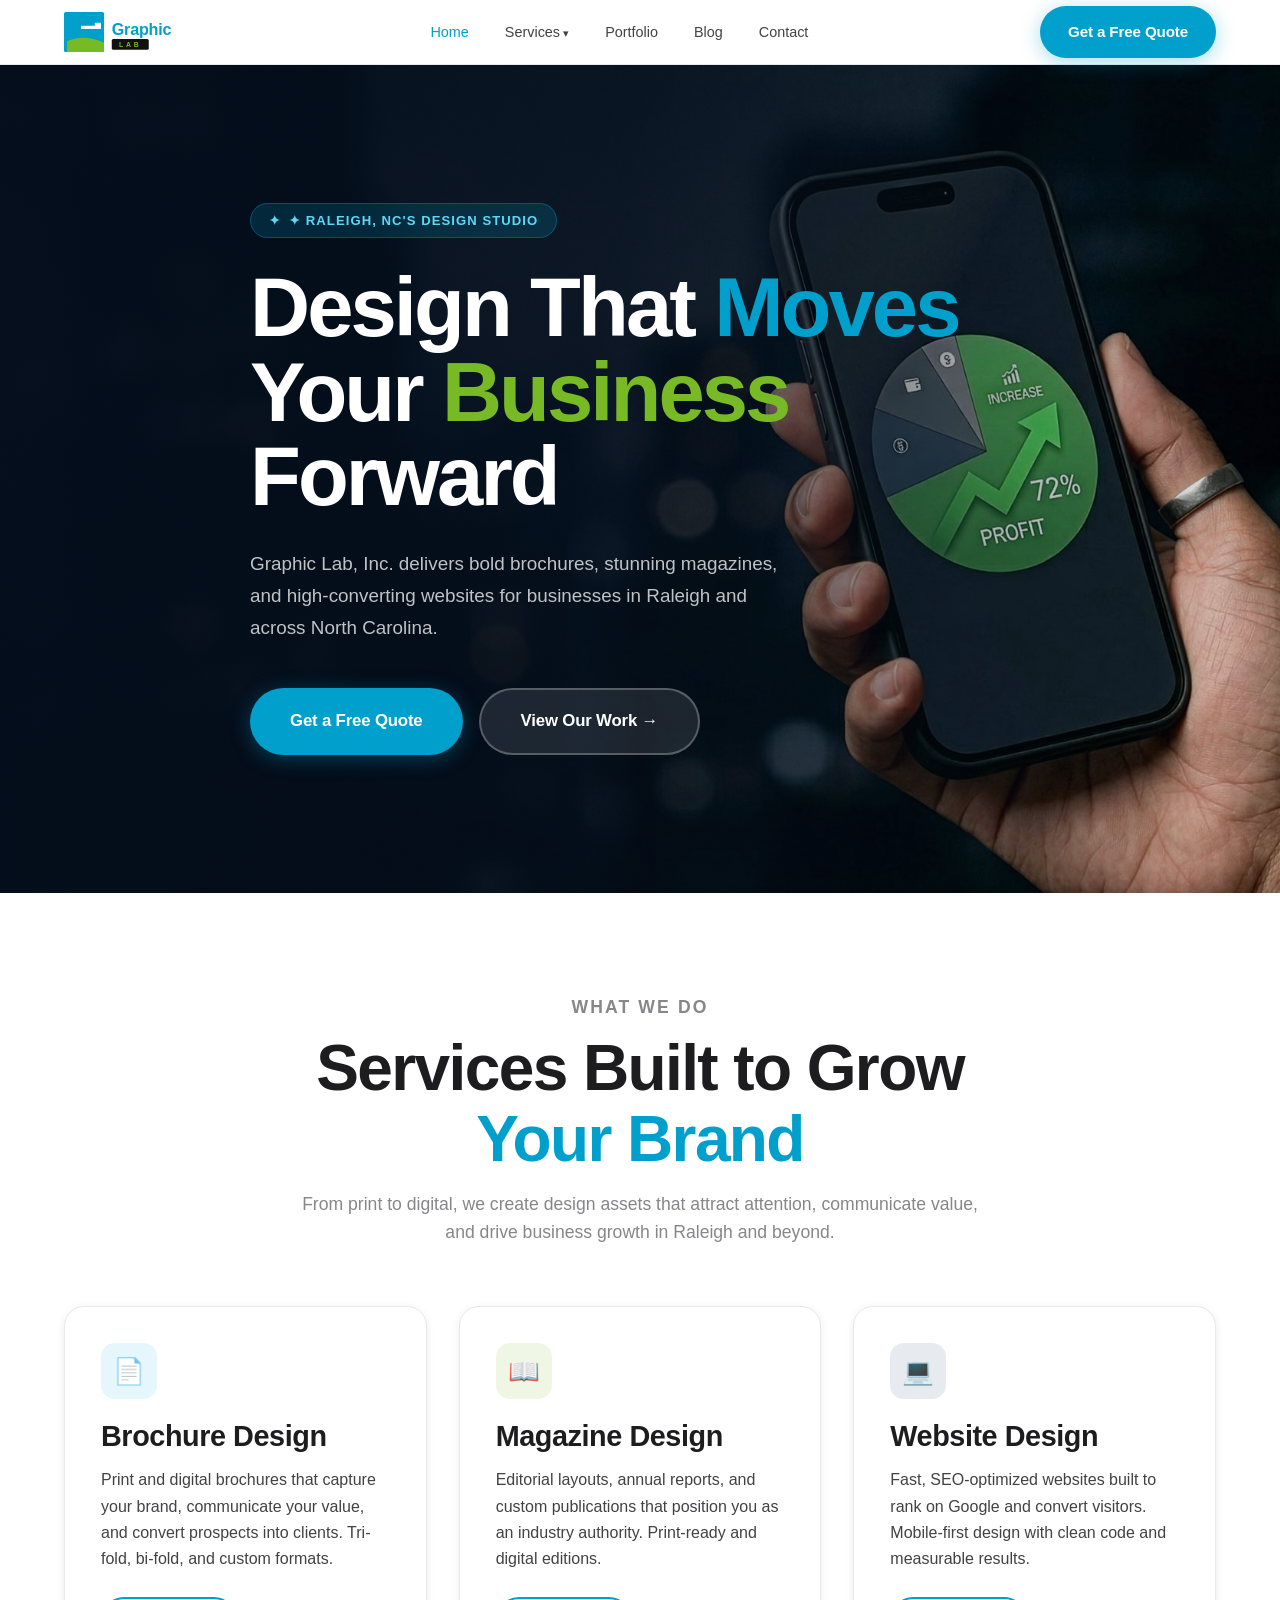
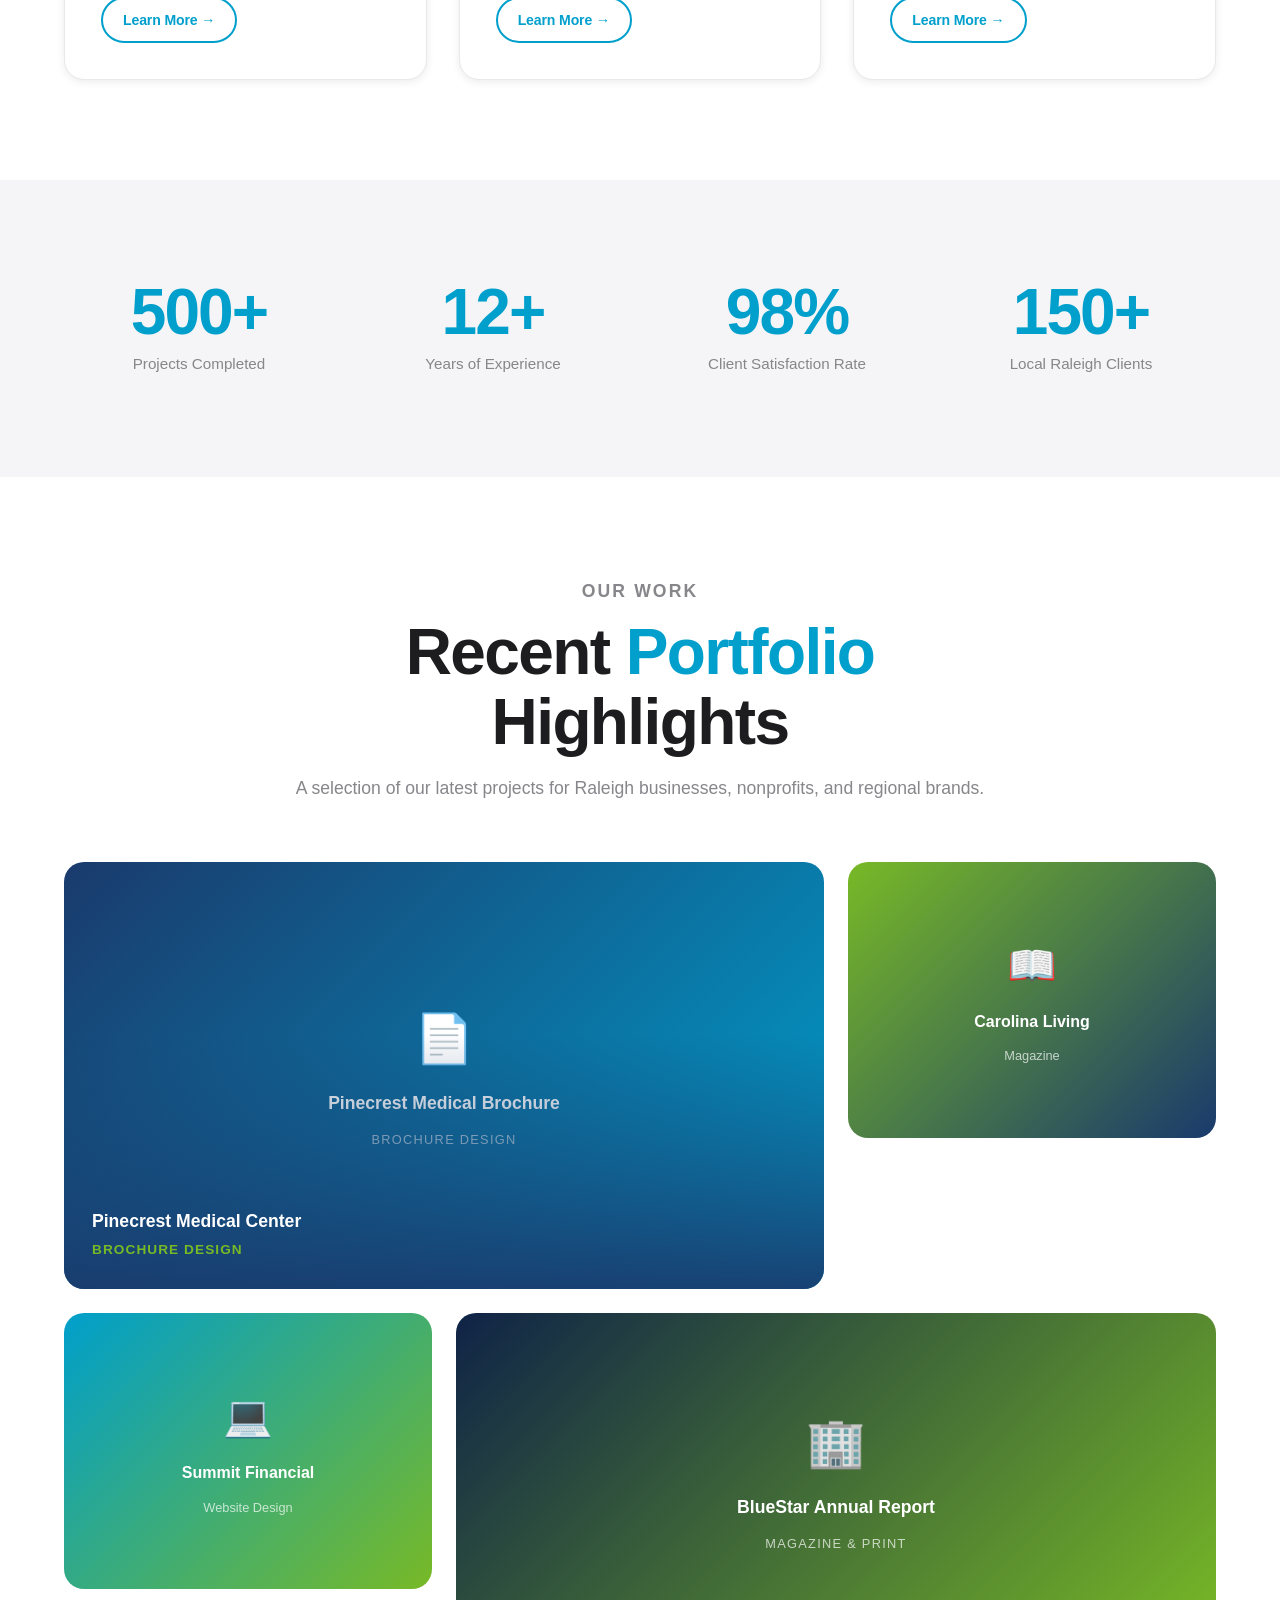
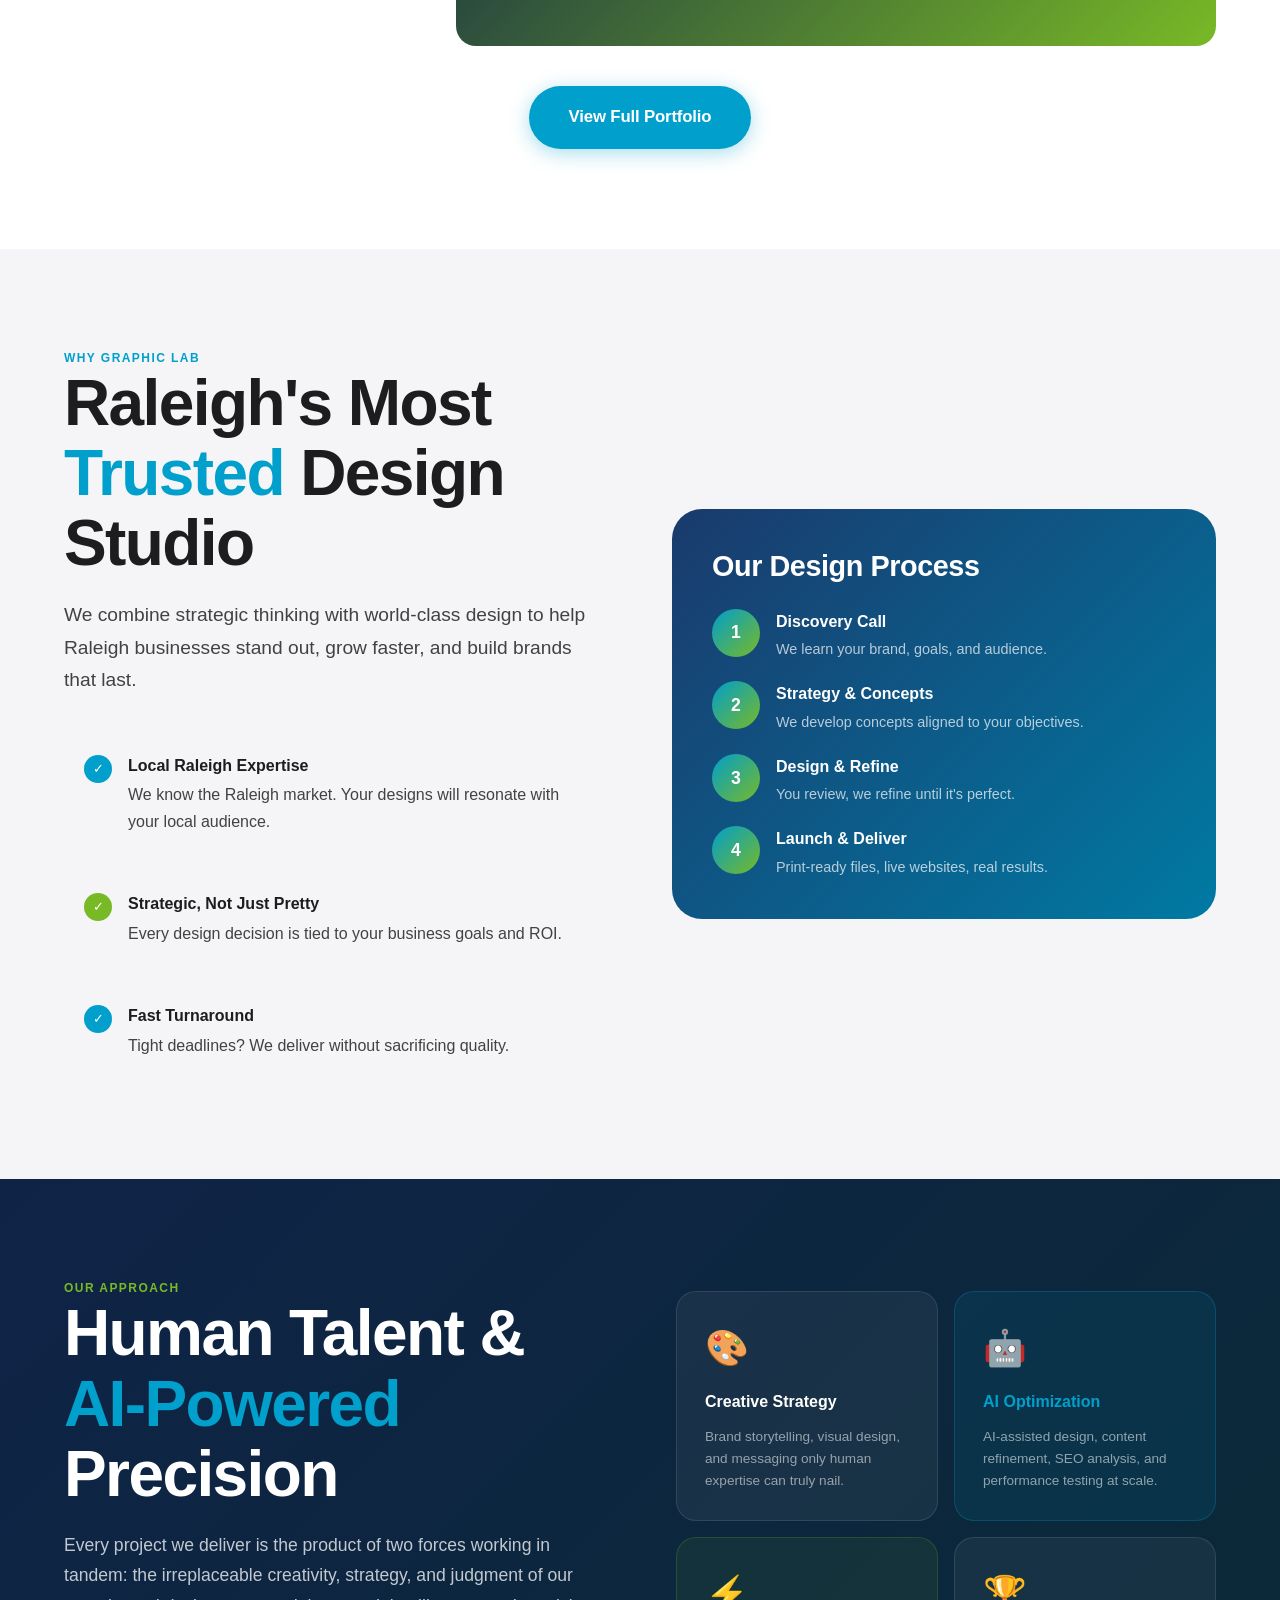
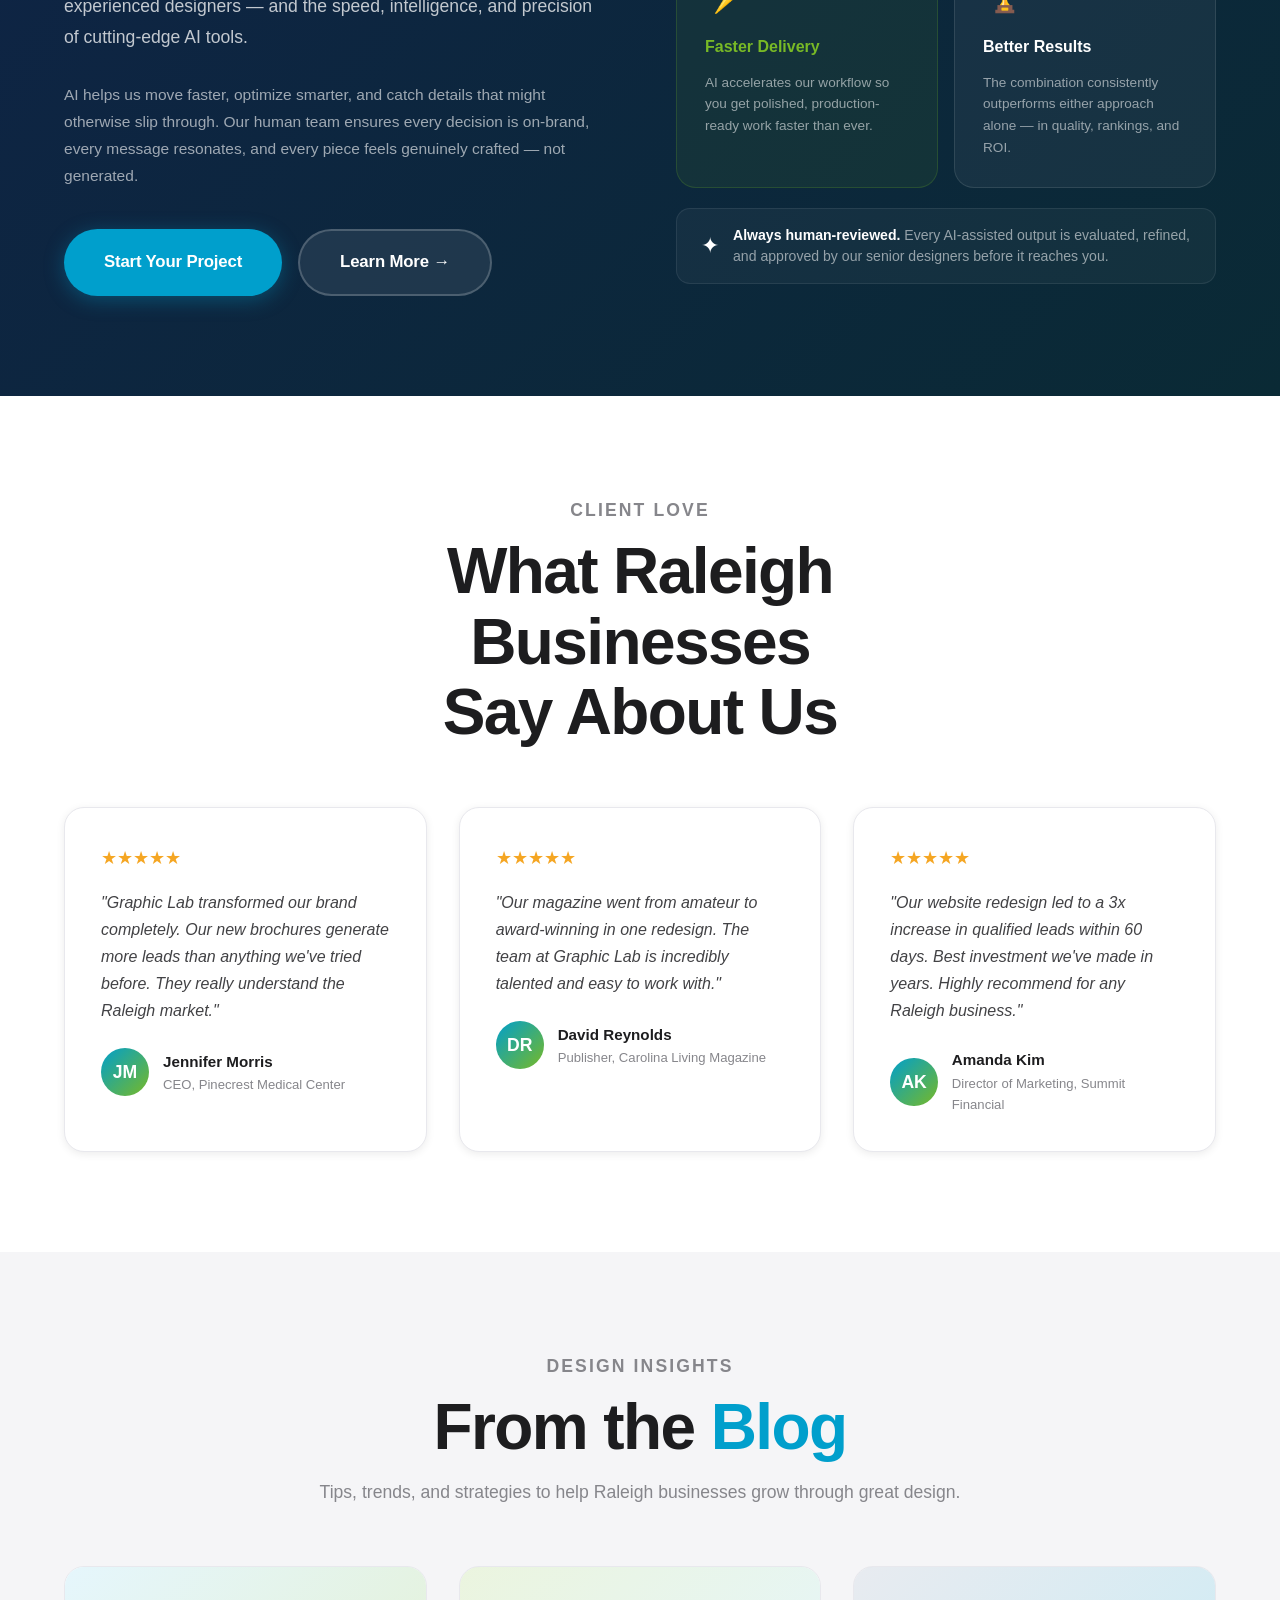
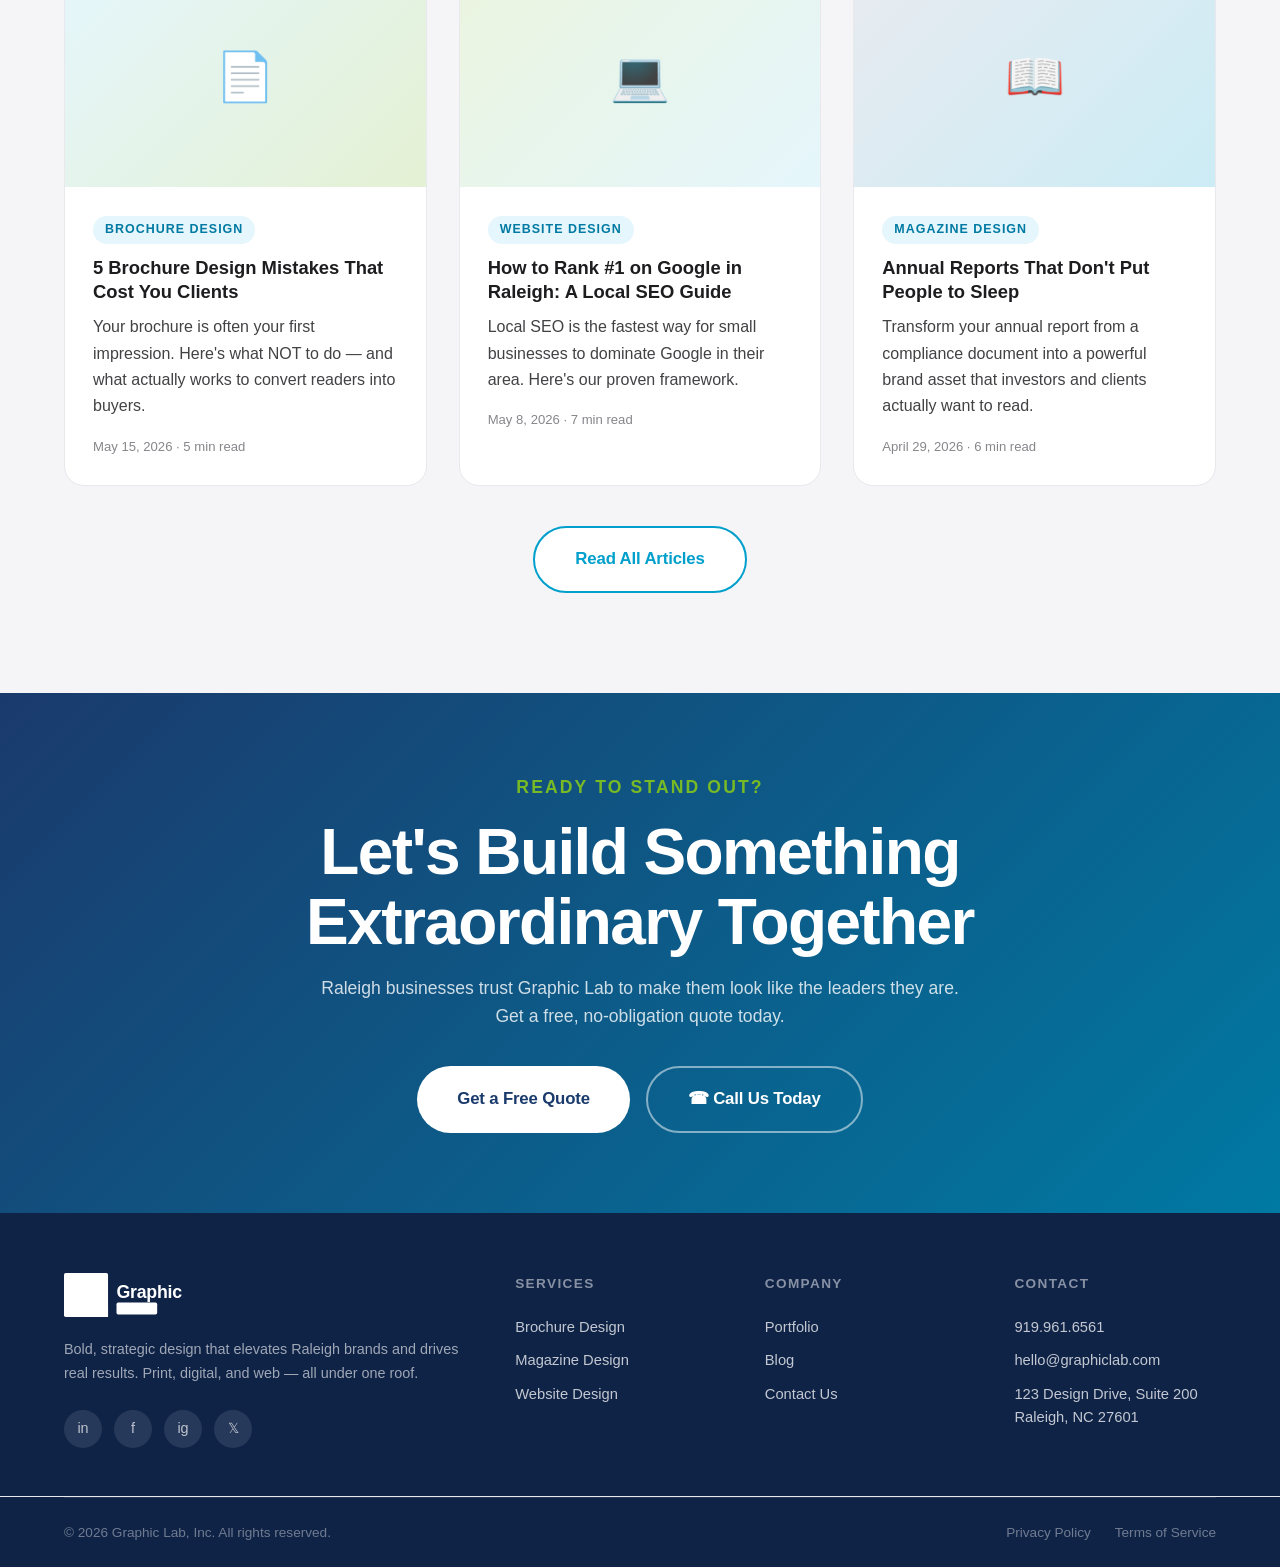
==== commit 294c228b: "Commit to main" ====
--- a/index.html
+++ b/index.html
@@ -21,7 +21,7 @@
     "name": "Graphic Lab, Inc.",
     "description": "Raleigh's premier graphic design and marketing agency specializing in brochure design, magazine design, and website design.",
     "url": "https://www.graphiclab.com",
-    "telephone": "+17045550100",
+    "telephone": "+19199616561",
     "email": "hello@graphiclab.com",
     "address": {
       "@type": "PostalAddress",
@@ -97,24 +97,17 @@
   display: flex;
   align-items: center;
   overflow: hidden;
-  background: #0a1f3d;
-}
-.hero-bg-svg {
-  position: absolute;
-  inset: 0;
-  width: 100%;
-  height: 100%;
-  object-fit: cover;
+  background: #0a1f3d url('hero.jpg') center center / cover no-repeat;
 }
 .hero-overlay {
   position: absolute;
   inset: 0;
   background: linear-gradient(
     100deg,
-    rgba(10,31,61,0.97) 0%,
-    rgba(10,31,61,0.88) 45%,
-    rgba(10,31,61,0.35) 75%,
-    rgba(10,31,61,0.10) 100%
+    rgba(5,15,30,0.92) 0%,
+    rgba(5,15,30,0.80) 45%,
+    rgba(5,15,30,0.30) 75%,
+    rgba(5,15,30,0.05) 100%
   );
 }
 .hero-full .container { position: relative; z-index: 2; }
@@ -133,12 +126,6 @@
 .hero-stat-row { display: flex; gap: 40px; margin-top: 52px; padding-top: 36px; border-top: 1px solid rgba(255,255,255,0.12); flex-wrap: wrap; }
 .hero-stat-num { font-size: 1.7rem; font-weight: 800; line-height: 1; }
 .hero-stat-lbl { font-size: 0.8rem; color: rgba(255,255,255,0.5); margin-top: 5px; }
-/* Floating card animations */
-@keyframes floatA { 0%,100%{transform:translateY(0px)} 50%{transform:translateY(-12px)} }
-@keyframes floatB { 0%,100%{transform:translateY(0px)} 50%{transform:translateY(-8px)} }
-@keyframes floatC { 0%,100%{transform:translateY(-6px)} 50%{transform:translateY(6px)} }
-@keyframes pulse-ring { 0%{opacity:0.6;r:28} 100%{opacity:0;r:52} }
-@keyframes bar-grow { from{height:0} to{height:var(--h)} }
 @media(max-width:768px){
   .hero-full { min-height: 100vh; padding: 100px 0 60px; }
   .hero-overlay { background: rgba(10,31,61,0.88); }
@@ -147,188 +134,7 @@
 </style>
 
 <section class="hero-full">
-  <!-- ── Full-width SVG Marketing Background ── -->
-  <svg class="hero-bg-svg" viewBox="0 0 1440 900" preserveAspectRatio="xMidYMid slice" xmlns="http://www.w3.org/2000/svg" aria-hidden="true">
-    <defs>
-      <linearGradient id="bgGrad" x1="0%" y1="0%" x2="100%" y2="100%">
-        <stop offset="0%" stop-color="#070f1f"/>
-        <stop offset="50%" stop-color="#0d2040"/>
-        <stop offset="100%" stop-color="#0a2a35"/>
-      </linearGradient>
-      <linearGradient id="tealGrad" x1="0%" y1="0%" x2="100%" y2="100%">
-        <stop offset="0%" stop-color="#009FCC"/>
-        <stop offset="100%" stop-color="#006fa3"/>
-      </linearGradient>
-      <linearGradient id="greenGrad" x1="0%" y1="0%" x2="100%" y2="100%">
-        <stop offset="0%" stop-color="#78B926"/>
-        <stop offset="100%" stop-color="#5e9220"/>
-      </linearGradient>
-      <linearGradient id="navyGrad" x1="0%" y1="0%" x2="100%" y2="100%">
-        <stop offset="0%" stop-color="#1A3A6C"/>
-        <stop offset="100%" stop-color="#0f2347"/>
-      </linearGradient>
-      <linearGradient id="cardGrad1" x1="0%" y1="0%" x2="100%" y2="100%">
-        <stop offset="0%" stop-color="#0d2a4a"/>
-        <stop offset="100%" stop-color="#112e52"/>
-      </linearGradient>
-      <filter id="glow">
-        <feGaussianBlur stdDeviation="3" result="coloredBlur"/>
-        <feMerge><feMergeNode in="coloredBlur"/><feMergeNode in="SourceGraphic"/></feMerge>
-      </filter>
-      <filter id="softblur">
-        <feGaussianBlur stdDeviation="40"/>
-      </filter>
-      <pattern id="dots" x="0" y="0" width="40" height="40" patternUnits="userSpaceOnUse">
-        <circle cx="20" cy="20" r="1.2" fill="rgba(0,159,204,0.18)"/>
-      </pattern>
-    </defs>
-
-    <!-- Base background -->
-    <rect width="1440" height="900" fill="url(#bgGrad)"/>
-
-    <!-- Ambient glow blobs -->
-    <ellipse cx="900" cy="200" rx="380" ry="260" fill="#009FCC" opacity="0.06" filter="url(#softblur)"/>
-    <ellipse cx="1200" cy="600" rx="300" ry="220" fill="#78B926" opacity="0.07" filter="url(#softblur)"/>
-    <ellipse cx="1050" cy="420" rx="200" ry="180" fill="#1A3A6C" opacity="0.2" filter="url(#softblur)"/>
-
-    <!-- Dot grid -->
-    <rect width="1440" height="900" fill="url(#dots)"/>
-
-    <!-- ── Large swoosh shapes ── -->
-    <!-- Main teal swoosh -->
-    <path d="M 780 -60 Q 1100 200 1050 500 Q 1000 780 1300 950 L 1440 950 L 1440 -60 Z"
-          fill="url(#tealGrad)" opacity="0.07"/>
-    <!-- Green accent swoosh -->
-    <path d="M 1000 -60 Q 1200 300 1180 600 Q 1160 800 1440 900 L 1440 -60 Z"
-          fill="url(#greenGrad)" opacity="0.05"/>
-    <!-- Diagonal grid lines -->
-    <line x1="750" y1="0" x2="750" y2="900" stroke="rgba(0,159,204,0.06)" stroke-width="1"/>
-    <line x1="900" y1="0" x2="900" y2="900" stroke="rgba(0,159,204,0.04)" stroke-width="1"/>
-    <line x1="1050" y1="0" x2="1050" y2="900" stroke="rgba(0,159,204,0.04)" stroke-width="1"/>
-    <line x1="1200" y1="0" x2="1200" y2="900" stroke="rgba(0,159,204,0.03)" stroke-width="1"/>
-    <line x1="600" y1="0" x2="1440" y2="700" stroke="rgba(120,185,38,0.05)" stroke-width="1"/>
-    <line x1="680" y1="0" x2="1440" y2="560" stroke="rgba(0,159,204,0.04)" stroke-width="1"/>
-
-    <!-- ══════════════════════════════════════════ -->
-    <!--   FLOATING MARKETING UI CARDS             -->
-    <!-- ══════════════════════════════════════════ -->
-
-    <!-- CARD 1: Growth Chart — top right -->
-    <g transform="translate(880, 80)" style="animation:floatA 6s ease-in-out infinite">
-      <rect width="260" height="175" rx="16" fill="url(#cardGrad1)" stroke="rgba(0,159,204,0.25)" stroke-width="1.5"/>
-      <!-- card header -->
-      <text x="20" y="28" font-family="system-ui,sans-serif" font-size="10" fill="rgba(255,255,255,0.45)" font-weight="600" letter-spacing="1">BRAND GROWTH</text>
-      <text x="20" y="50" font-family="system-ui,sans-serif" font-size="22" fill="#fff" font-weight="800">↑ 312%</text>
-      <text x="100" y="50" font-family="system-ui,sans-serif" font-size="10" fill="#78B926" font-weight="700">▲ vs last year</text>
-      <!-- bar chart -->
-      <g transform="translate(18,65)">
-        <rect x="0"   y="60" width="22" height="40" rx="4" fill="#009FCC" opacity="0.4"/>
-        <rect x="30"  y="40" width="22" height="60" rx="4" fill="#009FCC" opacity="0.55"/>
-        <rect x="60"  y="30" width="22" height="70" rx="4" fill="#009FCC" opacity="0.7"/>
-        <rect x="90"  y="10" width="22" height="90" rx="4" fill="#009FCC" opacity="0.85"/>
-        <rect x="120" y="0"  width="22" height="100" rx="4" fill="url(#tealGrad)"/>
-        <rect x="150" y="20" width="22" height="80"  rx="4" fill="url(#greenGrad)"/>
-        <rect x="180" y="5"  width="22" height="95"  rx="4" fill="url(#tealGrad)"/>
-        <!-- baseline -->
-        <line x1="0" y1="101" x2="210" y2="101" stroke="rgba(255,255,255,0.1)" stroke-width="1"/>
-      </g>
-    </g>
-
-    <!-- CARD 2: Color Palette — middle right -->
-    <g transform="translate(1170, 220)" style="animation:floatB 7s ease-in-out infinite 1s">
-      <rect width="220" height="140" rx="16" fill="url(#cardGrad1)" stroke="rgba(120,185,38,0.25)" stroke-width="1.5"/>
-      <text x="16" y="26" font-family="system-ui,sans-serif" font-size="10" fill="rgba(255,255,255,0.45)" font-weight="600" letter-spacing="1">BRAND PALETTE</text>
-      <!-- Color swatches -->
-      <rect x="16" y="38" width="36" height="36" rx="8"  fill="#009FCC"/>
-      <rect x="60" y="38" width="36" height="36" rx="8"  fill="#78B926"/>
-      <rect x="104" y="38" width="36" height="36" rx="8" fill="#1A3A6C"/>
-      <rect x="148" y="38" width="36" height="36" rx="8" fill="#0F2347"/>
-      <text x="16"  y="92" font-family="system-ui,monospace" font-size="8" fill="rgba(255,255,255,0.4)">#009FCC</text>
-      <text x="60"  y="92" font-family="system-ui,monospace" font-size="8" fill="rgba(255,255,255,0.4)">#78B926</text>
-      <text x="104" y="92" font-family="system-ui,monospace" font-size="8" fill="rgba(255,255,255,0.4)">#1A3A6C</text>
-      <text x="148" y="92" font-family="system-ui,monospace" font-size="8" fill="rgba(255,255,255,0.4)">#0F2347</text>
-      <!-- typography specimen -->
-      <rect x="16" y="102" width="188" height="1" fill="rgba(255,255,255,0.07)"/>
-      <text x="16" y="120" font-family="system-ui,sans-serif" font-size="14" fill="#fff" font-weight="800" letter-spacing="-0.5">Graphic Lab</text>
-      <text x="130" y="120" font-family="system-ui,sans-serif" font-size="9" fill="rgba(255,255,255,0.3)">Bold · Modern</text>
-    </g>
-
-    <!-- CARD 3: ROI Donut — lower right -->
-    <g transform="translate(950, 490)" style="animation:floatC 8s ease-in-out infinite 0.5s">
-      <rect width="210" height="185" rx="16" fill="url(#cardGrad1)" stroke="rgba(0,159,204,0.2)" stroke-width="1.5"/>
-      <text x="16" y="26" font-family="system-ui,sans-serif" font-size="10" fill="rgba(255,255,255,0.45)" font-weight="600" letter-spacing="1">CLIENT ROI</text>
-      <!-- Donut chart -->
-      <circle cx="105" cy="105" r="52" fill="none" stroke="rgba(255,255,255,0.06)" stroke-width="16"/>
-      <circle cx="105" cy="105" r="52" fill="none" stroke="#009FCC" stroke-width="16" stroke-dasharray="196 327" stroke-dashoffset="82" stroke-linecap="round"/>
-      <circle cx="105" cy="105" r="52" fill="none" stroke="#78B926" stroke-width="16" stroke-dasharray="98 327" stroke-dashoffset="-114" stroke-linecap="round"/>
-      <circle cx="105" cy="105" r="52" fill="none" stroke="#1A3A6C" stroke-width="16" stroke-dasharray="33 327" stroke-dashoffset="-212" stroke-linecap="round"/>
-      <text x="105" y="101" text-anchor="middle" font-family="system-ui,sans-serif" font-size="18" fill="#fff" font-weight="800">3.2×</text>
-      <text x="105" y="117" text-anchor="middle" font-family="system-ui,sans-serif" font-size="9" fill="rgba(255,255,255,0.4)">avg. return</text>
-      <!-- Legend -->
-      <rect x="16" y="162" width="8" height="8" rx="2" fill="#009FCC"/>
-      <text x="28" y="170" font-family="system-ui,sans-serif" font-size="8" fill="rgba(255,255,255,0.5)">Web Design</text>
-      <rect x="88" y="162" width="8" height="8" rx="2" fill="#78B926"/>
-      <text x="100" y="170" font-family="system-ui,sans-serif" font-size="8" fill="rgba(255,255,255,0.5)">Print</text>
-      <rect x="136" y="162" width="8" height="8" rx="2" fill="#1A3A6C"/>
-      <text x="148" y="170" font-family="system-ui,sans-serif" font-size="8" fill="rgba(255,255,255,0.5)">Brand</text>
-    </g>
-
-    <!-- CARD 4: Active Project ticker — far right -->
-    <g transform="translate(1190, 470)" style="animation:floatA 9s ease-in-out infinite 2s">
-      <rect width="200" height="100" rx="14" fill="url(#cardGrad1)" stroke="rgba(120,185,38,0.2)" stroke-width="1.5"/>
-      <text x="16" y="24" font-family="system-ui,sans-serif" font-size="9" fill="rgba(255,255,255,0.4)" font-weight="600" letter-spacing="1">LIVE PROJECTS</text>
-      <!-- pulse dot -->
-      <circle cx="176" cy="18" r="5" fill="#78B926" opacity="0.9"/>
-      <circle cx="176" cy="18" r="5" fill="#78B926" opacity="0.3">
-        <animate attributeName="r" values="5;12;5" dur="2s" repeatCount="indefinite"/>
-        <animate attributeName="opacity" values="0.6;0;0.6" dur="2s" repeatCount="indefinite"/>
-      </circle>
-      <!-- project rows -->
-      <rect x="16" y="35" width="90" height="7" rx="3" fill="rgba(0,159,204,0.5)"/>
-      <rect x="112" y="35" width="40" height="7" rx="3" fill="#78B926" opacity="0.7"/>
-      <rect x="16" y="52" width="70" height="7" rx="3" fill="rgba(0,159,204,0.35)"/>
-      <rect x="92" y="52" width="60" height="7" rx="3" fill="rgba(255,255,255,0.1)"/>
-      <rect x="16" y="69" width="110" height="7" rx="3" fill="rgba(0,159,204,0.25)"/>
-      <rect x="132" y="69" width="30" height="7" rx="3" fill="#1A3A6C" opacity="0.8"/>
-      <text x="16" y="90" font-family="system-ui,sans-serif" font-size="9" fill="rgba(255,255,255,0.3)">24 active · 8 review</text>
-    </g>
-
-    <!-- CARD 5: Typography showcase — upper center-right -->
-    <g transform="translate(760, 340)" style="animation:floatB 7.5s ease-in-out infinite 3s">
-      <rect width="185" height="120" rx="14" fill="url(#cardGrad1)" stroke="rgba(0,159,204,0.18)" stroke-width="1.5"/>
-      <text x="16" y="24" font-family="system-ui,sans-serif" font-size="9" fill="rgba(255,255,255,0.4)" font-weight="600" letter-spacing="1">TYPOGRAPHY</text>
-      <text x="16" y="54" font-family="Georgia,serif" font-size="26" fill="#fff" font-weight="400" letter-spacing="-1">Aa Bb</text>
-      <text x="16" y="75" font-family="system-ui,sans-serif" font-size="13" fill="rgba(255,255,255,0.6)" font-weight="700">Display · Body · Label</text>
-      <rect x="16" y="85" width="153" height="1" fill="rgba(255,255,255,0.07)"/>
-      <rect x="16" y="96" width="60" height="6" rx="3" fill="rgba(0,159,204,0.5)"/>
-      <rect x="82" y="96" width="40" height="6" rx="3" fill="rgba(120,185,38,0.5)"/>
-      <rect x="128" y="96" width="40" height="6" rx="3" fill="rgba(255,255,255,0.15)"/>
-    </g>
-
-    <!-- ── Scattered accent shapes ── -->
-    <!-- Teal circles -->
-    <circle cx="820" cy="820" r="90" fill="#009FCC" opacity="0.04"/>
-    <circle cx="820" cy="820" r="55" fill="none" stroke="#009FCC" stroke-width="1" opacity="0.15"/>
-    <circle cx="820" cy="820" r="20" fill="#009FCC" opacity="0.12"/>
-    <!-- Green triangle accent -->
-    <polygon points="1380,30 1420,30 1400,65" fill="#78B926" opacity="0.2"/>
-    <polygon points="1350,50 1380,50 1365,80" fill="#78B926" opacity="0.1"/>
-    <!-- Teal cross/plus -->
-    <rect x="1405" y="300" width="3" height="30" rx="2" fill="#009FCC" opacity="0.35"/>
-    <rect x="1392" y="313" width="29" height="3" rx="2" fill="#009FCC" opacity="0.35"/>
-    <!-- Small dots accent cluster -->
-    <circle cx="870" cy="685" r="4" fill="#009FCC" opacity="0.3"/>
-    <circle cx="890" cy="700" r="3" fill="#78B926" opacity="0.3"/>
-    <circle cx="858" cy="710" r="2.5" fill="#009FCC" opacity="0.2"/>
-    <circle cx="905" cy="688" r="2" fill="#78B926" opacity="0.2"/>
-    <!-- Pen tool bezier path suggestion -->
-    <path d="M 750 750 Q 850 650 950 720 Q 1050 790 1150 700" fill="none" stroke="rgba(0,159,204,0.12)" stroke-width="2" stroke-dasharray="6 8"/>
-    <!-- Corner bracket decorations -->
-    <path d="M 758 82 L 758 70 L 770 70" fill="none" stroke="rgba(0,159,204,0.3)" stroke-width="1.5" stroke-linecap="round"/>
-    <path d="M 1422 818 L 1422 830 L 1410 830" fill="none" stroke="rgba(120,185,38,0.3)" stroke-width="1.5" stroke-linecap="round"/>
-  </svg>
-
-  <!-- Dark gradient overlay (text-side fade) -->
+  <!-- Dark gradient overlay (text legibility) -->
   <div class="hero-overlay"></div>
 
   <!-- ── Hero Content ── -->
@@ -349,19 +155,6 @@
   </div>
 </section>
 
-<!-- ═══ TRUSTED BY ═══ -->
-<section class="section-sm bg-off-white">
-  <div class="container text-center">
-    <p class="label" style="margin-bottom:24px;">Trusted by Raleigh businesses</p>
-    <div style="display:flex; gap:48px; justify-content:center; align-items:center; flex-wrap:wrap; opacity:0.5;">
-      <div style="font-size:1.1rem; font-weight:700; color:var(--navy);">Acme Corp</div>
-      <div style="font-size:1.1rem; font-weight:700; color:var(--navy);">Pinecrest Medical</div>
-      <div style="font-size:1.1rem; font-weight:700; color:var(--navy);">Carolina Realty</div>
-      <div style="font-size:1.1rem; font-weight:700; color:var(--navy);">Summit Financial</div>
-      <div style="font-size:1.1rem; font-weight:700; color:var(--navy);">BlueStar Tech</div>
-    </div>
-  </div>
-</section>
 
 <!-- ═══ SERVICES ═══ -->
 <section class="section">
@@ -704,7 +497,7 @@
     <p>Raleigh businesses trust Graphic Lab to make them look like the leaders they are.<br>Get a free, no-obligation quote today.</p>
     <div class="cta-group">
       <a href="contact.html" class="btn btn-white btn-lg">Get a Free Quote</a>
-      <a href="tel:+17045550100" class="btn btn-outline-white btn-lg">☎ Call Us Today</a>
+      <a href="tel:+19199616561" class="btn btn-outline-white btn-lg">☎ Call Us Today</a>
     </div>
   </div>
 </section>
@@ -738,7 +531,7 @@
       <div class="footer-col">
         <h4>Contact</h4>
         <!-- ✏️ UPDATE with your real address, phone, email -->
-        <a href="tel:+17045550100">(704) 555-0100</a>
+        <a href="tel:+19199616561">919.961.6561</a>
         <a href="mailto:hello@graphiclab.com">hello@graphiclab.com</a>
         <a href="#">123 Design Drive, Suite 200<br>Raleigh, NC 27601</a>
       </div>
